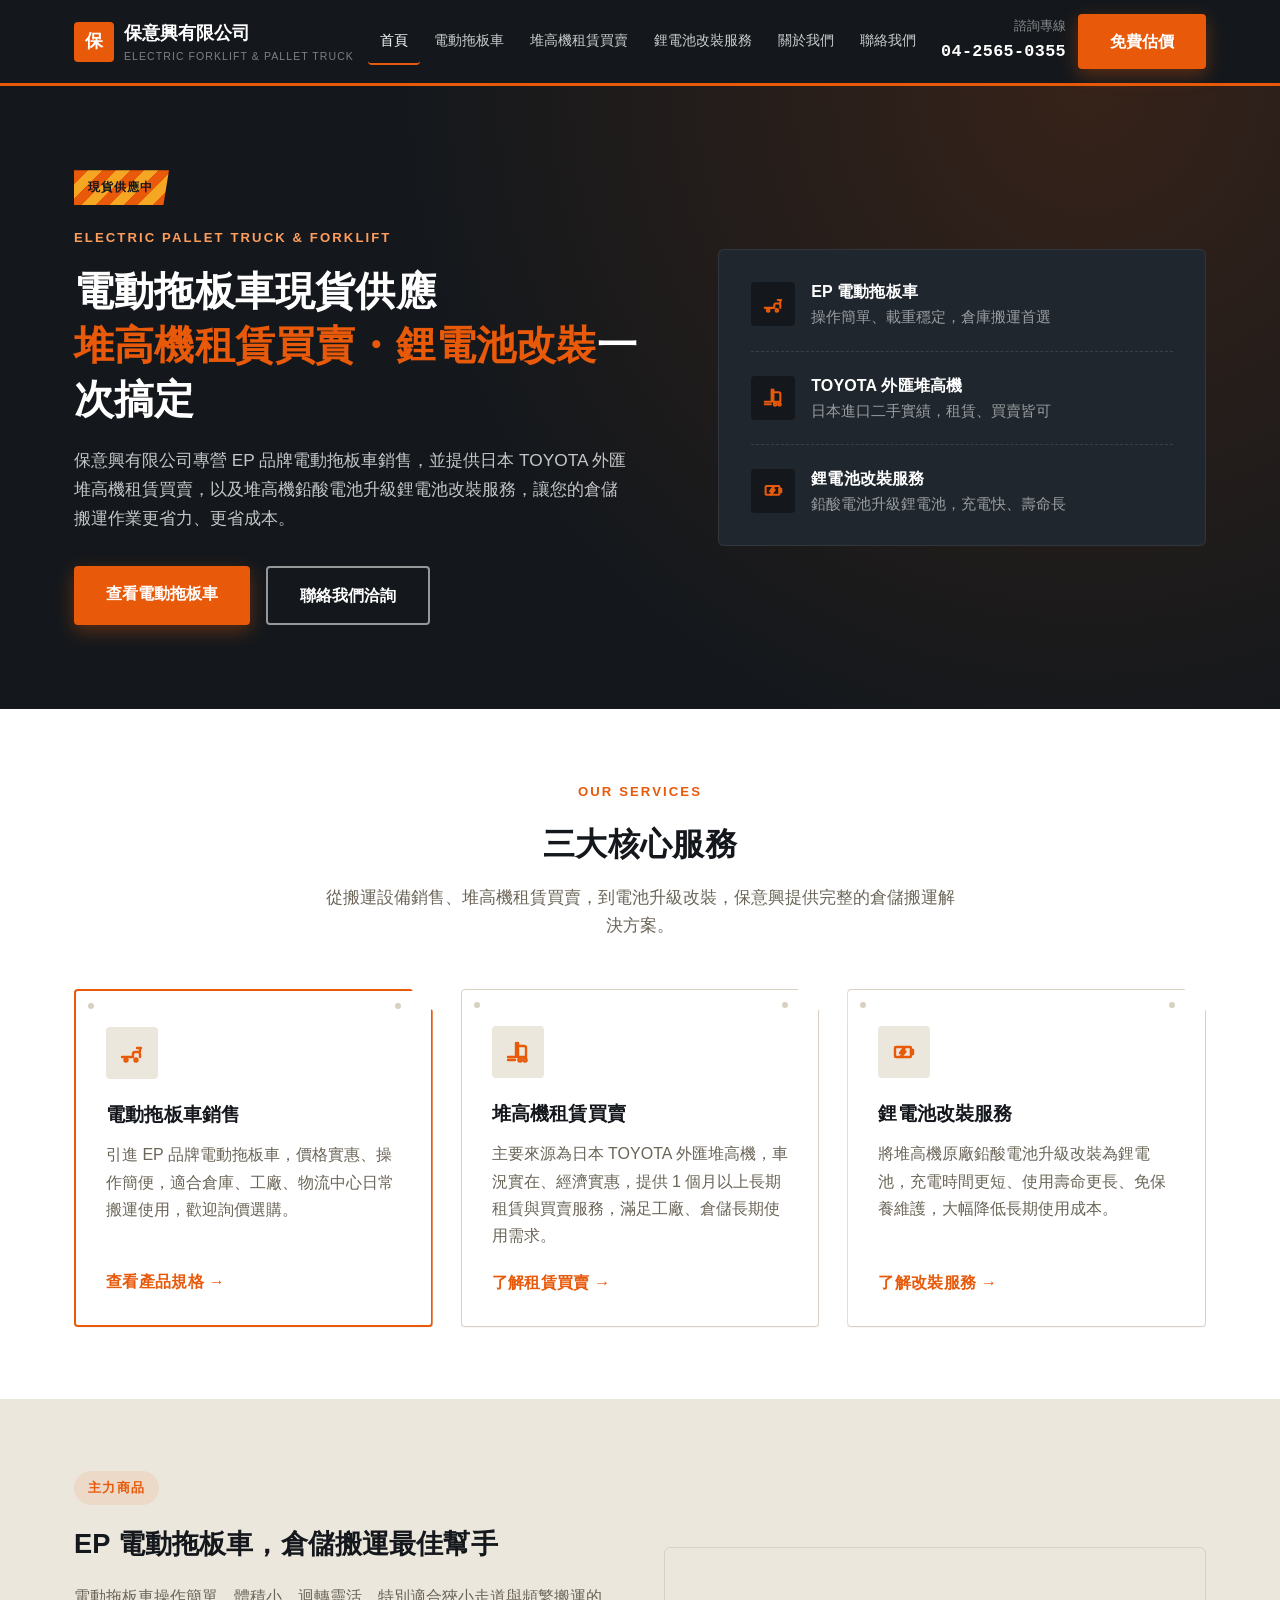
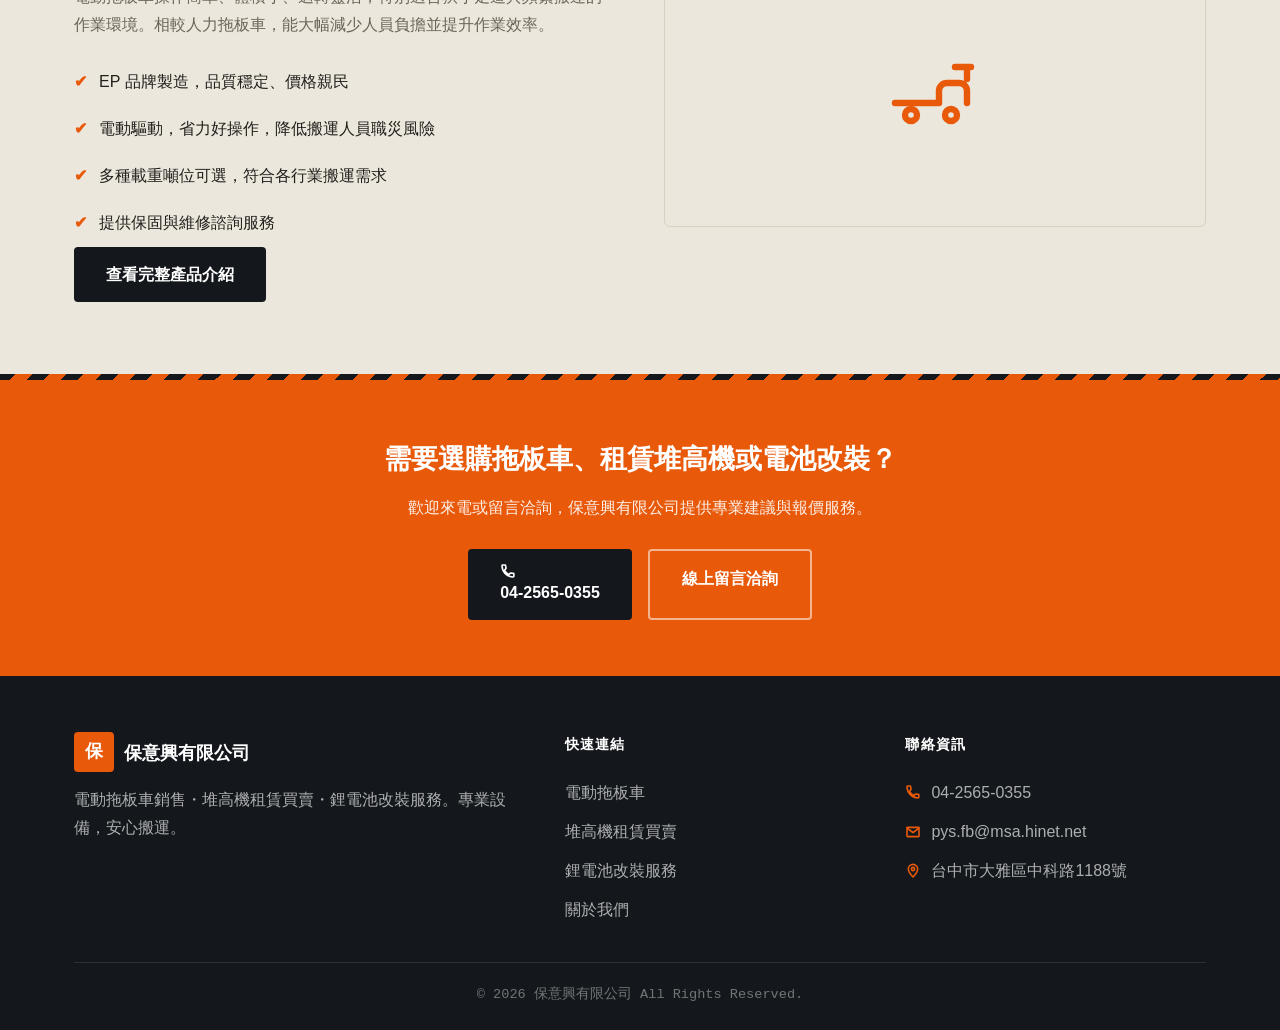
==== index.html @ cdb317fa "Add Content-Security-Policy and Referrer-Policy meta tags Restricts scripts/styles/fonts/images/fram" ====
<!DOCTYPE html>
<html lang="zh-Hant">
<head>
<meta charset="UTF-8" />
<meta name="viewport" content="width=device-width, initial-scale=1.0" />
<meta http-equiv="Content-Security-Policy" content="default-src 'self'; script-src 'self'; style-src 'self' 'unsafe-inline' https://fonts.googleapis.com; font-src 'self' https://fonts.gstatic.com; img-src 'self' data:; frame-src https://www.google.com; connect-src 'self'; object-src 'none'; base-uri 'self'; form-action 'self'; upgrade-insecure-requests;" />
<meta name="referrer" content="strict-origin-when-cross-origin" />
<title>保意興有限公司｜電動拖板車銷售・堆高機租賃買賣・鋰電池改裝</title>
<meta name="description" content="保意興有限公司專營電動拖板車銷售、日本TOYOTA外匯堆高機租賃買賣、堆高機鉛酸電池升級鋰電池改裝服務。台中大雅在地經營，服務全台。" />
<link rel="canonical" href="https://todm2323.github.io/pys-website/" />
<meta property="og:type" content="website" />
<meta property="og:site_name" content="保意興有限公司" />
<meta property="og:locale" content="zh_TW" />
<meta property="og:url" content="https://todm2323.github.io/pys-website/" />
<meta property="og:title" content="保意興有限公司｜電動拖板車銷售・堆高機租賃買賣・鋰電池改裝" />
<meta property="og:description" content="保意興有限公司專營電動拖板車銷售、日本TOYOTA外匯堆高機租賃買賣、堆高機鉛酸電池升級鋰電池改裝服務。台中大雅在地經營，服務全台。" />
<meta property="og:image" content="https://todm2323.github.io/pys-website/images/og-image.png" />
<script type="application/ld+json">
{
  "@context": "https://schema.org",
  "@type": "LocalBusiness",
  "name": "保意興有限公司",
  "image": "https://todm2323.github.io/pys-website/images/og-image.png",
  "telephone": "+886-4-2565-0355",
  "email": "pys.fb@msa.hinet.net",
  "address": {
    "@type": "PostalAddress",
    "streetAddress": "中科路1188號",
    "addressLocality": "大雅區",
    "addressRegion": "台中市",
    "addressCountry": "TW"
  },
  "url": "https://todm2323.github.io/pys-website/",
  "openingHours": "Mo-Sa 08:00-18:00"
}
</script>
<link rel="preconnect" href="https://fonts.googleapis.com">
<link rel="preconnect" href="https://fonts.gstatic.com" crossorigin>
<link href="https://fonts.googleapis.com/css2?family=Oswald:wght@500;600;700&family=JetBrains+Mono:wght@500;700&family=Noto+Sans+TC:wght@400;500;700;800;900&display=swap" rel="stylesheet">
<link rel="icon" type="image/svg+xml" href="favicon.svg" />
<link rel="icon" type="image/png" href="favicon.png" />
<link rel="apple-touch-icon" href="apple-touch-icon.png" />
<link rel="stylesheet" href="css/style.css" />
</head>
<body>

<svg xmlns="http://www.w3.org/2000/svg" style="display:none" aria-hidden="true">
  <symbol id="icon-forklift" viewBox="0 0 24 24"><path d="M2 17h7M2 20h7M10 3v14M12 3v14M12 6h6a2 2 0 0 1 2 2v9h-8"/><circle cx="14" cy="20" r="1.6"/><circle cx="19" cy="20" r="1.6"/></symbol>
  <symbol id="icon-pallet-truck" viewBox="0 0 24 24"><path d="M2 16h11M13 16v-3a2 2 0 0 1 2-2h3a2 2 0 0 1 2 2v3M20 10V7M17 7h4"/><circle cx="6" cy="19" r="1.5"/><circle cx="16" cy="19" r="1.5"/></symbol>
  <symbol id="icon-battery" viewBox="0 0 24 24"><rect x="3" y="7" width="16" height="10" rx="1"/><rect x="19" y="10" width="2" height="4"/><path d="M11 9l-3 4h2.5l-1.5 4 4.5-5.5h-2.5l1.5-2.5z"/></symbol>
  <symbol id="icon-bolt" viewBox="0 0 24 24"><polyline points="13 2 5 14 11 14 9 22 19 10 13 10 15 2"/></symbol>
  <symbol id="icon-turn" viewBox="0 0 24 24"><path d="M20 12a8 8 0 1 1-2.6-5.9"/><polyline points="20 4 20 8 16 8"/></symbol>
  <symbol id="icon-wrench" viewBox="0 0 24 24"><path d="M14.7 6.3a4 4 0 0 0-5.4 5.4L3 18l3 3 6.3-6.3a4 4 0 0 0 5.4-5.4l-2.8 2.8-2-2z"/></symbol>
  <symbol id="icon-box" viewBox="0 0 24 24"><path d="M3 8l9-5 9 5-9 5-9-5z"/><path d="M3 8v9l9 5 9-5V8"/><line x1="12" y1="13" x2="12" y2="22"/></symbol>
  <symbol id="icon-calendar" viewBox="0 0 24 24"><rect x="3" y="5" width="18" height="16" rx="2"/><line x1="3" y1="10" x2="21" y2="10"/><line x1="8" y1="3" x2="8" y2="7"/><line x1="16" y1="3" x2="16" y2="7"/></symbol>
  <symbol id="icon-coin" viewBox="0 0 24 24"><circle cx="12" cy="9" r="6"/><path d="M6 12v3a6 3 0 0 0 12 0v-3"/></symbol>
  <symbol id="icon-building" viewBox="0 0 24 24"><rect x="4" y="3" width="10" height="18"/><rect x="14" y="9" width="6" height="12"/><path d="M7 7h1M11 7h1M7 11h1M11 11h1M7 15h1M11 15h1M17 12h1M17 16h1"/></symbol>
  <symbol id="icon-phone" viewBox="0 0 24 24"><path d="M6.6 10.8a15.4 15.4 0 0 0 6.6 6.6l2.2-2.2a1 1 0 0 1 1-.25 11 11 0 0 0 3.4.55 1 1 0 0 1 1 1V20a1 1 0 0 1-1 1A17 17 0 0 1 3 4a1 1 0 0 1 1-1h3.5a1 1 0 0 1 1 1 11 11 0 0 0 .55 3.4 1 1 0 0 1-.25 1z"/></symbol>
  <symbol id="icon-chat" viewBox="0 0 24 24"><path d="M4 4h16v11H8l-4 4z"/></symbol>
  <symbol id="icon-mail" viewBox="0 0 24 24"><rect x="3" y="5" width="18" height="14" rx="1"/><path d="M3 6l9 7 9-7"/></symbol>
  <symbol id="icon-pin" viewBox="0 0 24 24"><path d="M12 21s7-7.2 7-12a7 7 0 1 0-14 0c0 4.8 7 12 7 12z"/><circle cx="12" cy="9" r="2.4"/></symbol>
  <symbol id="icon-clock" viewBox="0 0 24 24"><circle cx="12" cy="12" r="9"/><path d="M12 7v5l3.5 2"/></symbol>
</svg>

<header class="site-header">
  <div class="header-inner">
    <a href="index.html" class="brand">
      <span class="brand-mark">保</span>
      <span class="brand-text">保意興有限公司<small>ELECTRIC FORKLIFT &amp; PALLET TRUCK</small></span>
    </a>
    <nav class="main-nav">
      <a href="index.html" class="active">首頁</a>
      <a href="products.html">電動拖板車</a>
      <a href="forklift.html">堆高機租賃買賣</a>
      <a href="battery.html">鋰電池改裝服務</a>
      <a href="about.html">關於我們</a>
      <a href="contact.html">聯絡我們</a>
    </nav>
    <div class="header-cta">
      <div class="header-phone">
        <span>諮詢專線</span>
        <strong>04-2565-0355</strong>
      </div>
      <a href="contact.html" class="btn btn-primary">免費估價</a>
      <button class="nav-toggle" aria-label="開啟選單" aria-expanded="false"><span></span><span></span><span></span></button>
    </div>
  </div>
</header>

<section class="hero">
  <div class="container hero-inner">
    <div class="hero-copy">
      <span class="stock-badge">現貨供應中</span>
      <span class="eyebrow on-dark">ELECTRIC PALLET TRUCK &amp; FORKLIFT</span>
      <h1>電動拖板車現貨供應<br /><span>堆高機租賃買賣・鋰電池改裝</span>一次搞定</h1>
      <p>保意興有限公司專營 EP 品牌電動拖板車銷售，並提供日本 TOYOTA 外匯堆高機租賃買賣，以及堆高機鉛酸電池升級鋰電池改裝服務，讓您的倉儲搬運作業更省力、更省成本。</p>
      <div class="hero-actions">
        <a href="products.html" class="btn btn-primary">查看電動拖板車</a>
        <a href="contact.html" class="btn btn-outline">聯絡我們洽詢</a>
      </div>
    </div>
    <div class="hero-visual">
      <ul>
        <li>
          <span class="icon"><svg class="icon-svg"><use href="#icon-pallet-truck"></use></svg></span>
          <div>
            <strong>EP 電動拖板車</strong>
            <p>操作簡單、載重穩定，倉庫搬運首選</p>
          </div>
        </li>
        <li>
          <span class="icon"><svg class="icon-svg"><use href="#icon-forklift"></use></svg></span>
          <div>
            <strong>TOYOTA 外匯堆高機</strong>
            <p>日本進口二手實績，租賃、買賣皆可</p>
          </div>
        </li>
        <li>
          <span class="icon"><svg class="icon-svg"><use href="#icon-battery"></use></svg></span>
          <div>
            <strong>鋰電池改裝服務</strong>
            <p>鉛酸電池升級鋰電池，充電快、壽命長</p>
          </div>
        </li>
      </ul>
    </div>
  </div>
</section>

<section class="section">
  <div class="container">
    <span class="eyebrow" style="text-align:center;">OUR SERVICES</span>
    <h2 class="section-title">三大核心服務</h2>
    <p class="section-sub">從搬運設備銷售、堆高機租賃買賣，到電池升級改裝，保意興提供完整的倉儲搬運解決方案。</p>

    <div class="services-grid">
      <div class="service-card featured plate">
        <div class="service-icon"><svg class="icon-svg"><use href="#icon-pallet-truck"></use></svg></div>
        <h3>電動拖板車銷售</h3>
        <p>引進 EP 品牌電動拖板車，價格實惠、操作簡便，適合倉庫、工廠、物流中心日常搬運使用，歡迎詢價選購。</p>
        <a href="products.html" class="link-more">查看產品規格 →</a>
      </div>
      <div class="service-card plate">
        <div class="service-icon"><svg class="icon-svg"><use href="#icon-forklift"></use></svg></div>
        <h3>堆高機租賃買賣</h3>
        <p>主要來源為日本 TOYOTA 外匯堆高機，車況實在、經濟實惠，提供 1 個月以上長期租賃與買賣服務，滿足工廠、倉儲長期使用需求。</p>
        <a href="forklift.html" class="link-more">了解租賃買賣 →</a>
      </div>
      <div class="service-card plate">
        <div class="service-icon"><svg class="icon-svg"><use href="#icon-battery"></use></svg></div>
        <h3>鋰電池改裝服務</h3>
        <p>將堆高機原廠鉛酸電池升級改裝為鋰電池，充電時間更短、使用壽命更長、免保養維護，大幅降低長期使用成本。</p>
        <a href="battery.html" class="link-more">了解改裝服務 →</a>
      </div>
    </div>
  </div>
</section>

<section class="section section-alt">
  <div class="container split">
    <div class="split-copy">
      <span class="tag">主力商品</span>
      <h2>EP 電動拖板車，倉儲搬運最佳幫手</h2>
      <p>電動拖板車操作簡單、體積小、迴轉靈活，特別適合狹小走道與頻繁搬運的作業環境。相較人力拖板車，能大幅減少人員負擔並提升作業效率。</p>
      <ul class="feature-list">
        <li><span class="check">✔</span> EP 品牌製造，品質穩定、價格親民</li>
        <li><span class="check">✔</span> 電動驅動，省力好操作，降低搬運人員職災風險</li>
        <li><span class="check">✔</span> 多種載重噸位可選，符合各行業搬運需求</li>
        <li><span class="check">✔</span> 提供保固與維修諮詢服務</li>
      </ul>
      <a href="products.html" class="btn btn-dark">查看完整產品介紹</a>
    </div>
    <div class="split-media">
      <svg class="icon-svg"><use href="#icon-pallet-truck"></use></svg>
    </div>
  </div>
</section>

<section class="cta-band">
  <div class="container">
    <h2>需要選購拖板車、租賃堆高機或電池改裝？</h2>
    <p>歡迎來電或留言洽詢，保意興有限公司提供專業建議與報價服務。</p>
    <div class="cta-actions">
      <a href="tel:0425650355" class="btn btn-dark"><svg class="icon-svg" style="vertical-align:-2px;margin-right:6px;"><use href="#icon-phone"></use></svg>04-2565-0355</a>
      <a href="contact.html" class="btn btn-outline">線上留言洽詢</a>
    </div>
  </div>
</section>

<footer class="site-footer">
  <div class="container">
    <div class="footer-grid">
      <div class="footer-brand">
        <a href="index.html" class="brand">
          <span class="brand-mark">保</span>
          <span class="brand-text">保意興有限公司</span>
        </a>
        <p>電動拖板車銷售・堆高機租賃買賣・鋰電池改裝服務。專業設備，安心搬運。</p>
      </div>
      <div>
        <h4>快速連結</h4>
        <ul>
          <li><a href="products.html">電動拖板車</a></li>
          <li><a href="forklift.html">堆高機租賃買賣</a></li>
          <li><a href="battery.html">鋰電池改裝服務</a></li>
          <li><a href="about.html">關於我們</a></li>
        </ul>
      </div>
      <div>
        <h4>聯絡資訊</h4>
        <ul class="footer-contact">
          <li><svg class="icon-svg"><use href="#icon-phone"></use></svg> 04-2565-0355</li>
          <li><svg class="icon-svg"><use href="#icon-mail"></use></svg> pys.fb@msa.hinet.net</li>
          <li><svg class="icon-svg"><use href="#icon-pin"></use></svg> 台中市大雅區中科路1188號</li>
        </ul>
      </div>
    </div>
    <div class="footer-bottom">
      &copy; <span id="year"></span> 保意興有限公司 All Rights Reserved.
    </div>
  </div>
</footer>

<script src="js/main.js"></script>
</body>
</html>
---- css/style.css ----
/* ===== 保意興有限公司 網站樣式 =====
   Design system: equipment nameplate — grounded in the actual rating
   plates riveted to forklifts and pallet trucks. */

:root {
  --asphalt: #14181c;
  --steel: #1f262d;
  --steel-2: #2a333c;
  --orange: #e8590a;
  --orange-dark: #c04a08;
  --green: #3fa66b;
  --green-dark: #2d7d51;
  --paper: #ece7dd;
  --paper-line: #d8d0c0;
  --ink: #22201c;
  --muted: #6b6558;
  --white: #ffffff;
  --radius: 4px;
  --shadow: 0 10px 24px rgba(20, 24, 28, 0.1);
  --max-width: 1180px;

  --font-display: "Oswald", "Noto Sans TC", sans-serif;
  --font-body: "Noto Sans TC", "Microsoft JhengHei", "PingFang TC", sans-serif;
  --font-mono: "JetBrains Mono", "Noto Sans TC", monospace;
}

* {
  box-sizing: border-box;
  margin: 0;
  padding: 0;
}

html {
  scroll-behavior: smooth;
}

@media (prefers-reduced-motion: reduce) {
  html {
    scroll-behavior: auto;
  }
  * {
    animation-duration: 0.01ms !important;
    animation-iteration-count: 1 !important;
    transition-duration: 0.01ms !important;
  }
}

body {
  font-family: var(--font-body);
  color: var(--ink);
  background: var(--white);
  line-height: 1.7;
  -webkit-font-smoothing: antialiased;
}

img {
  max-width: 100%;
  display: block;
}

a {
  text-decoration: none;
  color: inherit;
}

ul {
  list-style: none;
}

:focus-visible {
  outline: 3px solid var(--orange);
  outline-offset: 2px;
}

.container {
  max-width: var(--max-width);
  margin: 0 auto;
  padding: 0 24px;
}

.section {
  padding: 72px 0;
}

.section-alt {
  background: var(--paper);
}

.section-title {
  font-family: var(--font-display);
  font-size: 2rem;
  font-weight: 700;
  color: var(--asphalt);
  margin-bottom: 12px;
  text-align: center;
  letter-spacing: 0.01em;
}

.section-sub {
  text-align: center;
  color: var(--muted);
  max-width: 640px;
  margin: 0 auto 48px;
  font-size: 1.05rem;
}

.eyebrow {
  display: block;
  font-family: var(--font-display);
  text-transform: uppercase;
  letter-spacing: 0.16em;
  font-weight: 600;
  font-size: 0.82rem;
  color: var(--orange);
  margin-bottom: 14px;
}

.eyebrow.on-dark {
  color: #ff9d5c;
}

.tag {
  display: inline-block;
  background: rgba(232, 89, 10, 0.1);
  color: var(--orange);
  font-family: var(--font-display);
  font-weight: 600;
  font-size: 0.8rem;
  letter-spacing: 0.1em;
  text-transform: uppercase;
  padding: 6px 14px;
  border-radius: 999px;
  margin-bottom: 16px;
}

/* ===== Buttons ===== */
.btn {
  display: inline-block;
  padding: 14px 32px;
  border-radius: var(--radius);
  font-weight: 700;
  font-size: 1rem;
  transition: transform 0.15s ease, box-shadow 0.15s ease, background 0.15s ease;
  border: none;
  cursor: pointer;
}

.btn-primary {
  background: var(--orange);
  color: var(--white);
  box-shadow: 0 6px 18px rgba(232, 89, 10, 0.35);
}

.btn-primary:hover {
  background: var(--orange-dark);
  transform: translateY(-2px);
}

.btn-outline {
  background: transparent;
  color: var(--white);
  border: 2px solid rgba(255, 255, 255, 0.55);
}

.btn-outline:hover {
  background: rgba(255, 255, 255, 0.12);
  transform: translateY(-2px);
}

.btn-dark {
  background: var(--asphalt);
  color: var(--white);
}

.btn-dark:hover {
  background: var(--steel-2);
  transform: translateY(-2px);
}

.btn-block {
  width: 100%;
  text-align: center;
}

/* ===== Icons ===== */
.icon-svg {
  width: 1em;
  height: 1em;
  stroke: currentColor;
  fill: none;
  stroke-width: 2.4;
  stroke-linecap: round;
  stroke-linejoin: round;
  display: block;
}

/* ===== Header ===== */
.site-header {
  position: sticky;
  top: 0;
  z-index: 100;
  background: var(--asphalt);
  border-bottom: 3px solid var(--orange);
}

.header-inner {
  display: flex;
  align-items: center;
  justify-content: space-between;
  padding: 14px 24px;
  max-width: var(--max-width);
  margin: 0 auto;
  position: relative;
}

.brand {
  display: flex;
  align-items: center;
  gap: 10px;
  font-weight: 700;
  font-size: 1.15rem;
  color: var(--white);
}

.brand-mark {
  width: 40px;
  height: 40px;
  border-radius: 4px;
  background: var(--orange);
  color: var(--white);
  display: flex;
  align-items: center;
  justify-content: center;
  font-size: 1.1rem;
  font-weight: 900;
  flex-shrink: 0;
  font-family: var(--font-display);
}

.brand-text small {
  display: block;
  font-family: var(--font-display);
  font-size: 0.66rem;
  font-weight: 500;
  color: rgba(255, 255, 255, 0.45);
  letter-spacing: 0.1em;
}

.main-nav {
  display: flex;
  align-items: center;
  gap: 2px;
}

.main-nav a {
  padding: 10px 12px;
  border-radius: var(--radius);
  font-weight: 500;
  color: rgba(255, 255, 255, 0.78);
  font-size: 0.9rem;
  white-space: nowrap;
  transition: background 0.15s ease, color 0.15s ease;
  border-bottom: 2px solid transparent;
}

.main-nav a:hover,
.main-nav a.active {
  color: var(--white);
  border-bottom: 2px solid var(--orange);
}

.header-cta {
  display: flex;
  align-items: center;
  gap: 12px;
}

.header-phone {
  display: flex;
  flex-direction: column;
  align-items: flex-end;
  font-size: 0.82rem;
  color: rgba(255, 255, 255, 0.5);
  font-family: var(--font-mono);
  white-space: nowrap;
}

.header-phone strong {
  color: var(--white);
  font-size: 1.05rem;
  letter-spacing: 0.02em;
}

.nav-toggle {
  display: none;
  flex-direction: column;
  gap: 5px;
  background: none;
  border: none;
  cursor: pointer;
  padding: 8px;
}

.nav-toggle span {
  width: 26px;
  height: 3px;
  background: var(--white);
  border-radius: 2px;
}

/* ===== Hero ===== */
.hero {
  background: var(--asphalt);
  background-image: radial-gradient(circle at 85% 0%, rgba(232, 89, 10, 0.16), transparent 55%);
  color: var(--white);
  padding: 84px 0;
  position: relative;
  overflow: hidden;
}

.hero-inner {
  display: grid;
  grid-template-columns: 1.1fr 0.9fr;
  gap: 48px;
  align-items: center;
  position: relative;
  z-index: 1;
}

.stock-badge {
  display: inline-flex;
  align-items: center;
  gap: 8px;
  font-family: var(--font-display);
  font-size: 0.78rem;
  font-weight: 600;
  letter-spacing: 0.08em;
  color: var(--asphalt);
  padding: 7px 16px 7px 14px;
  margin-bottom: 22px;
  background: repeating-linear-gradient(
    135deg,
    var(--orange),
    var(--orange) 10px,
    #f5a623 10px,
    #f5a623 20px
  );
  clip-path: polygon(0 0, 100% 0, 94% 100%, 0% 100%);
}

.hero h1 {
  font-family: var(--font-display);
  font-size: 2.5rem;
  line-height: 1.35;
  margin-bottom: 20px;
  font-weight: 700;
  letter-spacing: 0.005em;
}

.hero h1 span {
  color: var(--orange);
}

.hero p {
  font-size: 1.08rem;
  color: rgba(255, 255, 255, 0.75);
  margin-bottom: 32px;
  max-width: 560px;
}

.hero-actions {
  display: flex;
  gap: 16px;
  flex-wrap: wrap;
}

.hero-visual {
  background: var(--steel);
  border: 1px solid rgba(255, 255, 255, 0.08);
  border-radius: 6px;
  padding: 8px 32px;
}

.hero-visual ul li {
  display: flex;
  gap: 16px;
  align-items: center;
  padding: 20px 0;
  border-bottom: 1px dashed rgba(255, 255, 255, 0.12);
}

.hero-visual ul li:last-child {
  border-bottom: none;
}

.hero-visual .icon {
  width: 44px;
  height: 44px;
  border-radius: 4px;
  background: var(--asphalt);
  color: var(--orange);
  flex-shrink: 0;
  display: flex;
  align-items: center;
  justify-content: center;
  font-size: 1.3rem;
}

.hero-visual strong {
  font-family: var(--font-display);
  font-weight: 600;
  letter-spacing: 0.01em;
}

.hero-visual p {
  margin: 0;
  font-size: 0.92rem;
  color: rgba(255, 255, 255, 0.55);
}

.page-hero {
  background: var(--asphalt);
  background-image: radial-gradient(circle at 90% 10%, rgba(232, 89, 10, 0.14), transparent 55%);
  color: var(--white);
  padding: 60px 0;
  text-align: center;
}

.page-hero h1 {
  font-family: var(--font-display);
  font-size: 2.1rem;
  font-weight: 700;
  margin-bottom: 12px;
}

.page-hero p {
  color: rgba(255, 255, 255, 0.7);
  max-width: 620px;
  margin: 0 auto;
}

.breadcrumb {
  font-family: var(--font-mono);
  color: rgba(255, 255, 255, 0.4);
  font-size: 0.85rem;
  margin-bottom: 16px;
}

/* ===== Nameplate — signature component =====
   Modeled on the rated-capacity plate riveted to real forklifts:
   rivet dots, a chamfered cut corner, an embossed inset border. */
.plate {
  position: relative;
  background: var(--white);
  border: 1px solid var(--paper-line);
  border-radius: var(--radius);
  clip-path: polygon(0 0, calc(100% - 22px) 0, 100% 22px, 100% 100%, 0 100%);
  box-shadow: var(--shadow), inset 0 0 0 1px rgba(255, 255, 255, 0.6);
  transition: transform 0.15s ease, box-shadow 0.15s ease;
}

.plate::before,
.plate::after {
  content: "";
  position: absolute;
  width: 6px;
  height: 6px;
  border-radius: 50%;
  background: var(--paper-line);
  top: 12px;
}

.plate::before {
  left: 12px;
}

.plate::after {
  right: 30px;
}

.plate:hover {
  transform: translateY(-6px);
  box-shadow: 0 18px 34px rgba(20, 24, 28, 0.16), inset 0 0 0 1px rgba(255, 255, 255, 0.6);
}

/* ===== Service cards (home) ===== */
.services-grid {
  display: grid;
  grid-template-columns: repeat(3, 1fr);
  gap: 28px;
}

.service-card {
  padding: 36px 30px 30px;
  display: flex;
  flex-direction: column;
}

.service-card.featured {
  border: 2px solid var(--orange);
}

.service-icon {
  width: 52px;
  height: 52px;
  border-radius: 4px;
  background: var(--paper);
  color: var(--orange);
  display: flex;
  align-items: center;
  justify-content: center;
  font-size: 1.5rem;
  margin-bottom: 20px;
}

.service-card h3 {
  font-family: var(--font-display);
  font-size: 1.2rem;
  font-weight: 600;
  margin-bottom: 10px;
  color: var(--asphalt);
  letter-spacing: 0.01em;
}

.service-card p {
  color: var(--muted);
  margin-bottom: 20px;
  flex-grow: 1;
}

.service-card .link-more {
  color: var(--orange);
  font-weight: 700;
  font-family: var(--font-display);
  letter-spacing: 0.02em;
}

/* ===== Feature list / product blocks ===== */
.split {
  display: grid;
  grid-template-columns: 1fr 1fr;
  gap: 48px;
  align-items: center;
}

.split.reverse .split-media {
  order: 2;
}

.split-media {
  background: var(--paper);
  border-radius: 6px;
  padding: 48px;
  display: flex;
  align-items: center;
  justify-content: center;
  min-height: 280px;
  border: 1px solid var(--paper-line);
  color: var(--orange);
}

.split-media .icon-svg {
  width: 96px;
  height: 96px;
  stroke-width: 1.6;
}

.split-media img {
  max-width: 100%;
  max-height: 260px;
  object-fit: contain;
}

.split h2 {
  font-family: var(--font-display);
  font-size: 1.7rem;
  font-weight: 600;
  color: var(--asphalt);
  margin-bottom: 16px;
  letter-spacing: 0.005em;
}

.split p {
  color: var(--muted);
  margin-bottom: 20px;
}

.feature-list li {
  display: flex;
  gap: 12px;
  padding: 10px 0;
  align-items: flex-start;
}

.feature-list .check {
  color: var(--orange);
  font-weight: 900;
  flex-shrink: 0;
}

/* ===== Spec table ===== */
.spec-table {
  width: 100%;
  border-collapse: collapse;
  background: var(--white);
  border-radius: 6px;
  overflow: hidden;
  box-shadow: var(--shadow);
}

.spec-table th,
.spec-table td {
  padding: 16px 20px;
  text-align: left;
  border-bottom: 1px solid var(--paper-line);
}

.spec-table th {
  background: var(--asphalt);
  color: var(--white);
  font-weight: 700;
  width: 220px;
}

.spec-table tr:last-child td,
.spec-table tr:last-child th {
  border-bottom: none;
}

/* ===== Product cards ===== */
.product-grid {
  display: grid;
  grid-template-columns: repeat(3, 1fr);
  gap: 32px;
}

.product-card {
  overflow: hidden;
  display: flex;
  flex-direction: column;
}

.product-media {
  background: var(--paper);
  height: 190px;
  flex-shrink: 0;
  display: flex;
  align-items: center;
  justify-content: center;
  color: var(--orange);
  border-bottom: 1px solid var(--paper-line);
  overflow: hidden;
}

.product-media .icon-svg {
  width: 84px;
  height: 84px;
  stroke-width: 1.6;
}

.product-media img {
  width: 100%;
  height: 100%;
  object-fit: contain;
  padding: 16px;
}

.product-body {
  padding: 24px 28px 28px;
  display: flex;
  flex-direction: column;
  flex: 1;
}

.product-body h3 {
  font-family: var(--font-display);
  color: var(--asphalt);
  font-size: 1.25rem;
  font-weight: 600;
  margin-bottom: 8px;
}

.product-body .price {
  color: var(--orange);
  font-family: var(--font-mono);
  font-weight: 700;
  font-size: 1rem;
  margin-bottom: 14px;
}

.product-body ul {
  margin-bottom: 20px;
  flex: 1;
}

.product-body ul li {
  color: var(--muted);
  padding: 4px 0;
  padding-left: 20px;
  position: relative;
}

.product-body ul li::before {
  content: "—";
  color: var(--orange);
  position: absolute;
  left: 0;
  font-weight: 700;
}

/* ===== Steps ===== */
.steps {
  display: grid;
  grid-template-columns: repeat(4, 1fr);
  gap: 24px;
}

.step {
  text-align: center;
  padding: 24px;
}

.step-num {
  width: 46px;
  height: 46px;
  border-radius: 50%;
  background: var(--asphalt);
  color: var(--orange);
  display: flex;
  align-items: center;
  justify-content: center;
  font-weight: 700;
  margin: 0 auto 16px;
  font-size: 1.05rem;
  font-family: var(--font-mono);
  border: 2px solid var(--orange);
}

.step h4 {
  font-family: var(--font-display);
  font-weight: 600;
  color: var(--asphalt);
  margin-bottom: 8px;
  letter-spacing: 0.01em;
}

.step p {
  color: var(--muted);
  font-size: 0.95rem;
}

/* ===== Comparison table (battery) ===== */
.compare-table {
  width: 100%;
  border-collapse: collapse;
  background: var(--white);
  border-radius: 6px;
  overflow: hidden;
  box-shadow: var(--shadow);
  font-family: var(--font-mono);
  font-size: 0.95rem;
}

.compare-table th,
.compare-table td {
  padding: 16px 20px;
  border-bottom: 1px solid var(--paper-line);
  text-align: center;
}

.compare-table th {
  background: var(--asphalt);
  color: var(--white);
  font-family: var(--font-display);
  letter-spacing: 0.03em;
  font-weight: 500;
}

.compare-table td:first-child,
.compare-table th:first-child {
  text-align: left;
  font-family: var(--font-body);
}

.compare-table tbody tr:nth-child(odd) {
  background: var(--paper);
}

.compare-table .good {
  color: var(--green-dark);
  font-weight: 700;
}

.compare-table .bad {
  color: #9c3f2c;
}

/* ===== CTA band ===== */
.cta-band {
  background: var(--orange);
  color: var(--white);
  padding: 56px 0;
  text-align: center;
  border-top: 6px solid transparent;
  border-image: repeating-linear-gradient(
      -45deg,
      var(--asphalt),
      var(--asphalt) 12px,
      var(--orange) 12px,
      var(--orange) 24px
    )
    6;
}

.cta-band h2 {
  font-family: var(--font-display);
  font-size: 1.7rem;
  font-weight: 600;
  margin-bottom: 12px;
}

.cta-band p {
  margin-bottom: 28px;
  color: rgba(255, 255, 255, 0.9);
}

.cta-actions {
  display: flex;
  gap: 16px;
  justify-content: center;
  flex-wrap: wrap;
}

/* ===== About page ===== */
.stats-grid {
  display: grid;
  grid-template-columns: repeat(4, 1fr);
  gap: 24px;
  text-align: center;
}

.stat-num {
  font-family: var(--font-mono);
  font-size: 2.1rem;
  font-weight: 700;
  color: var(--orange);
}

.stat-label {
  color: var(--muted);
  font-size: 0.95rem;
  margin-top: 6px;
}

.value-grid {
  display: grid;
  grid-template-columns: repeat(3, 1fr);
  gap: 28px;
}

.value-card {
  padding: 30px;
  text-align: center;
}

.value-card h3 {
  font-family: var(--font-display);
  font-weight: 600;
  color: var(--asphalt);
  margin-bottom: 8px;
}

.value-card p {
  color: var(--muted);
}

.value-card .service-icon {
  margin: 0 auto 16px;
}

/* ===== Contact page ===== */
.contact-grid {
  display: grid;
  grid-template-columns: 0.9fr 1.1fr;
  gap: 48px;
}

.contact-info-card {
  background: var(--asphalt);
  color: var(--white);
  border-radius: 6px;
  padding: 40px;
  position: relative;
}

.contact-info-card h3 {
  font-family: var(--font-display);
  margin-bottom: 24px;
  font-size: 1.25rem;
  font-weight: 600;
  letter-spacing: 0.01em;
}

.contact-info-card ul li {
  display: flex;
  gap: 14px;
  padding: 16px 0;
  border-bottom: 1px solid rgba(255, 255, 255, 0.1);
  align-items: flex-start;
}

.contact-info-card ul li:last-child {
  border-bottom: none;
}

.contact-info-card .icon {
  width: 38px;
  height: 38px;
  border-radius: 4px;
  background: var(--orange);
  display: flex;
  align-items: center;
  justify-content: center;
  flex-shrink: 0;
  font-size: 1.05rem;
}

.contact-info-card .label {
  font-family: var(--font-display);
  text-transform: uppercase;
  letter-spacing: 0.08em;
  font-size: 0.72rem;
  color: rgba(255, 255, 255, 0.5);
  margin-bottom: 3px;
}

.contact-form {
  background: var(--white);
  border: 1px solid var(--paper-line);
  border-radius: 6px;
  padding: 40px;
  box-shadow: var(--shadow);
}

.form-row {
  display: grid;
  grid-template-columns: 1fr 1fr;
  gap: 16px;
}

.form-group {
  margin-bottom: 20px;
}

.form-group label {
  display: block;
  font-weight: 700;
  margin-bottom: 8px;
  color: var(--asphalt);
  font-size: 0.95rem;
}

.form-group input,
.form-group select,
.form-group textarea {
  width: 100%;
  padding: 12px 14px;
  border: 1px solid var(--paper-line);
  border-radius: var(--radius);
  font-family: inherit;
  font-size: 1rem;
  color: var(--ink);
  background: var(--white);
}

.form-group textarea {
  resize: vertical;
  min-height: 120px;
}

.form-group input:focus,
.form-group select:focus,
.form-group textarea:focus {
  outline: none;
  border-color: var(--orange);
  box-shadow: 0 0 0 3px rgba(232, 89, 10, 0.15);
}

.form-note {
  font-size: 0.85rem;
  color: var(--muted);
  margin-top: 12px;
}

.map-wrap {
  border-radius: 6px;
  overflow: hidden;
  border: 1px solid var(--paper-line);
  margin-top: 32px;
  filter: grayscale(0.15) contrast(1.05);
}

.map-wrap iframe {
  width: 100%;
  height: 360px;
  border: 0;
  display: block;
}

/* ===== Footer ===== */
.site-footer {
  background: var(--asphalt);
  color: rgba(255, 255, 255, 0.65);
  padding: 56px 0 24px;
}

.footer-grid {
  display: grid;
  grid-template-columns: 1.5fr 1fr 1fr;
  gap: 40px;
  padding-bottom: 32px;
}

.footer-grid h4 {
  font-family: var(--font-display);
  text-transform: uppercase;
  letter-spacing: 0.08em;
  color: var(--white);
  margin-bottom: 16px;
  font-size: 0.9rem;
}

.footer-grid ul li {
  padding: 6px 0;
}

.footer-grid ul li a:hover {
  color: var(--orange);
}

.footer-contact li {
  display: flex;
  align-items: center;
  gap: 10px;
}

.footer-contact .icon-svg {
  width: 16px;
  height: 16px;
  color: var(--orange);
  flex-shrink: 0;
}

.footer-brand .brand {
  color: var(--white);
  margin-bottom: 14px;
}

.footer-bottom {
  border-top: 1px solid rgba(255, 255, 255, 0.1);
  padding-top: 20px;
  text-align: center;
  font-size: 0.85rem;
  font-family: var(--font-mono);
  color: rgba(255, 255, 255, 0.4);
}

/* ===== Responsive ===== */
@media (max-width: 960px) {
  .hero-inner,
  .split,
  .split.reverse .split-media,
  .contact-grid {
    grid-template-columns: 1fr;
  }

  .split.reverse .split-media {
    order: 0;
  }

  .services-grid,
  .product-grid,
  .value-grid {
    grid-template-columns: repeat(2, 1fr);
  }

  .steps,
  .stats-grid {
    grid-template-columns: repeat(2, 1fr);
    gap: 32px;
  }
}

@media (max-width: 1140px) {
  .main-nav,
  .header-phone {
    display: none;
  }

  .nav-toggle {
    display: flex;
  }

  .main-nav.open {
    display: flex;
    flex-direction: column;
    position: absolute;
    top: 100%;
    left: 0;
    right: 0;
    background: var(--steel);
    border-bottom: 3px solid var(--orange);
    padding: 12px 24px;
    gap: 4px;
    z-index: 50;
  }
}

@media (max-width: 720px) {
  .hero h1 {
    font-size: 2rem;
  }

  .services-grid,
  .product-grid,
  .value-grid,
  .steps,
  .stats-grid,
  .footer-grid {
    grid-template-columns: 1fr;
  }

  .form-row {
    grid-template-columns: 1fr;
  }

  .section {
    padding: 48px 0;
  }
}
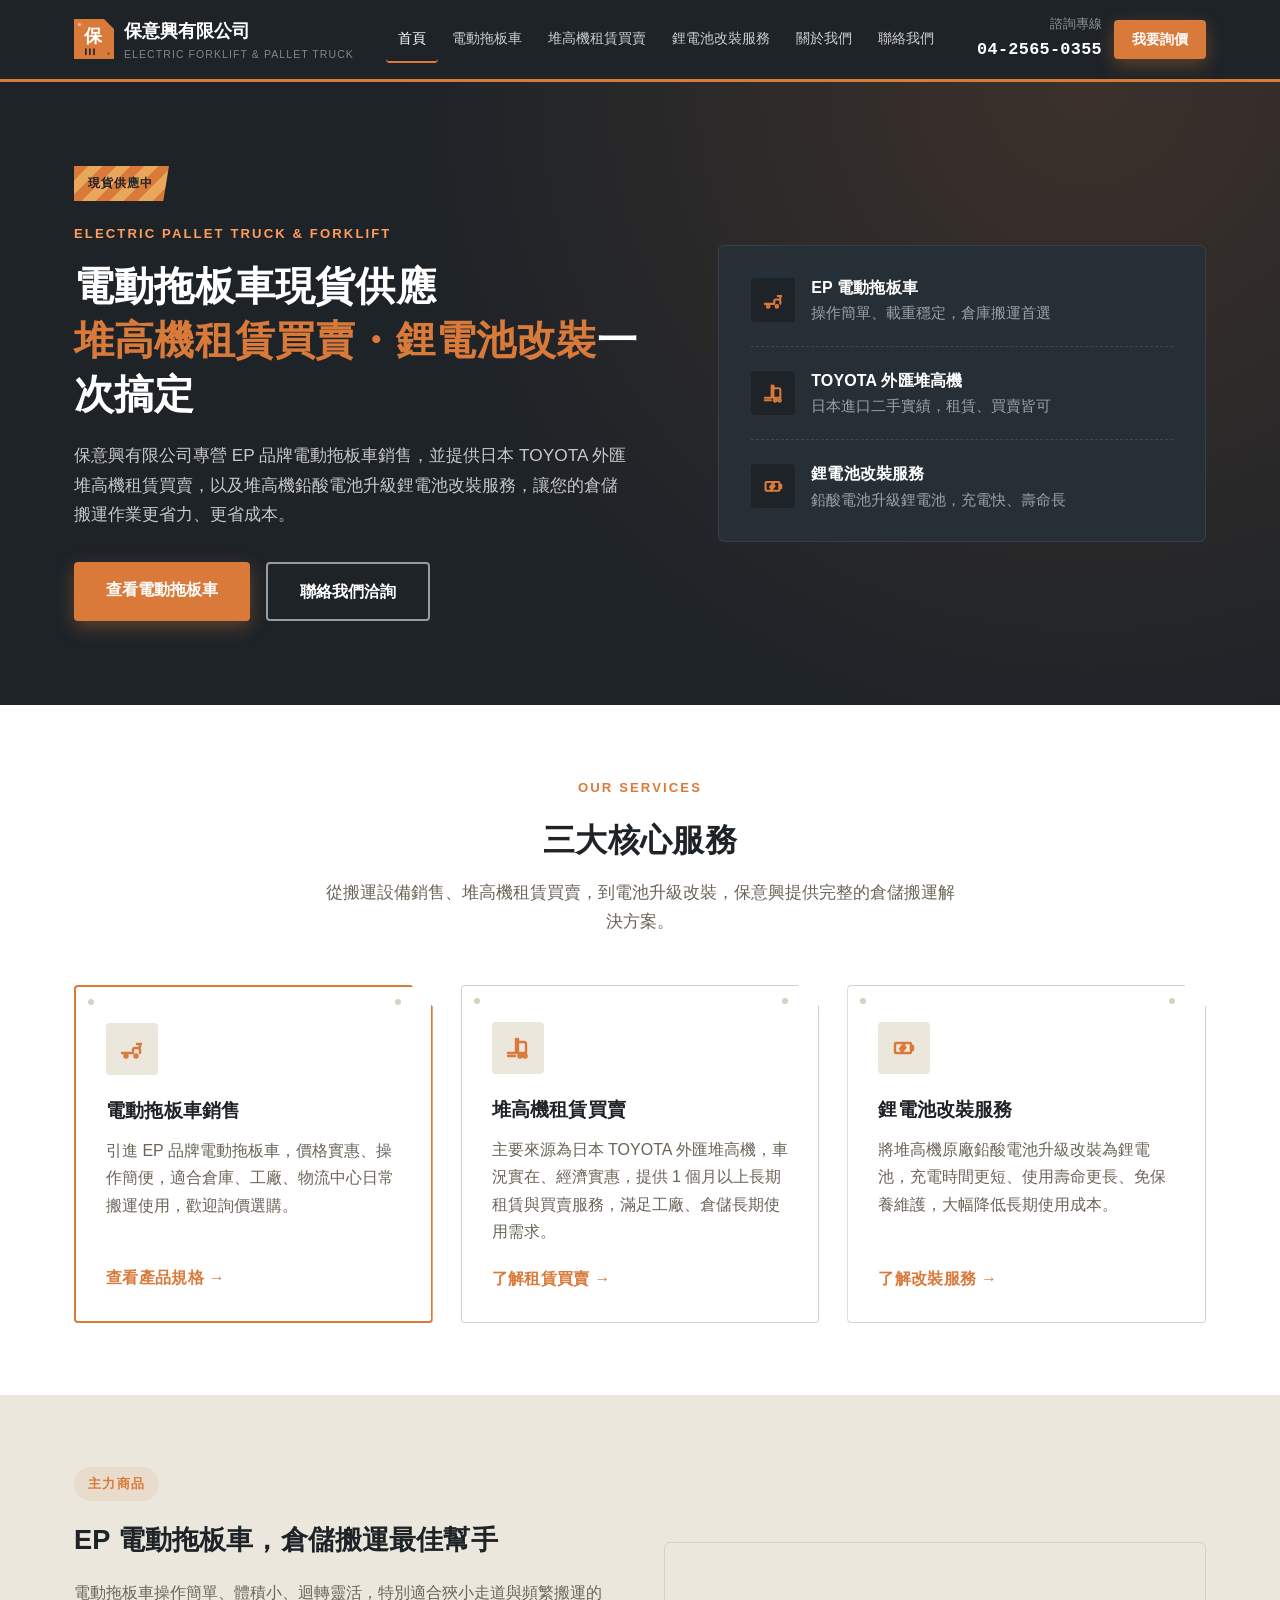
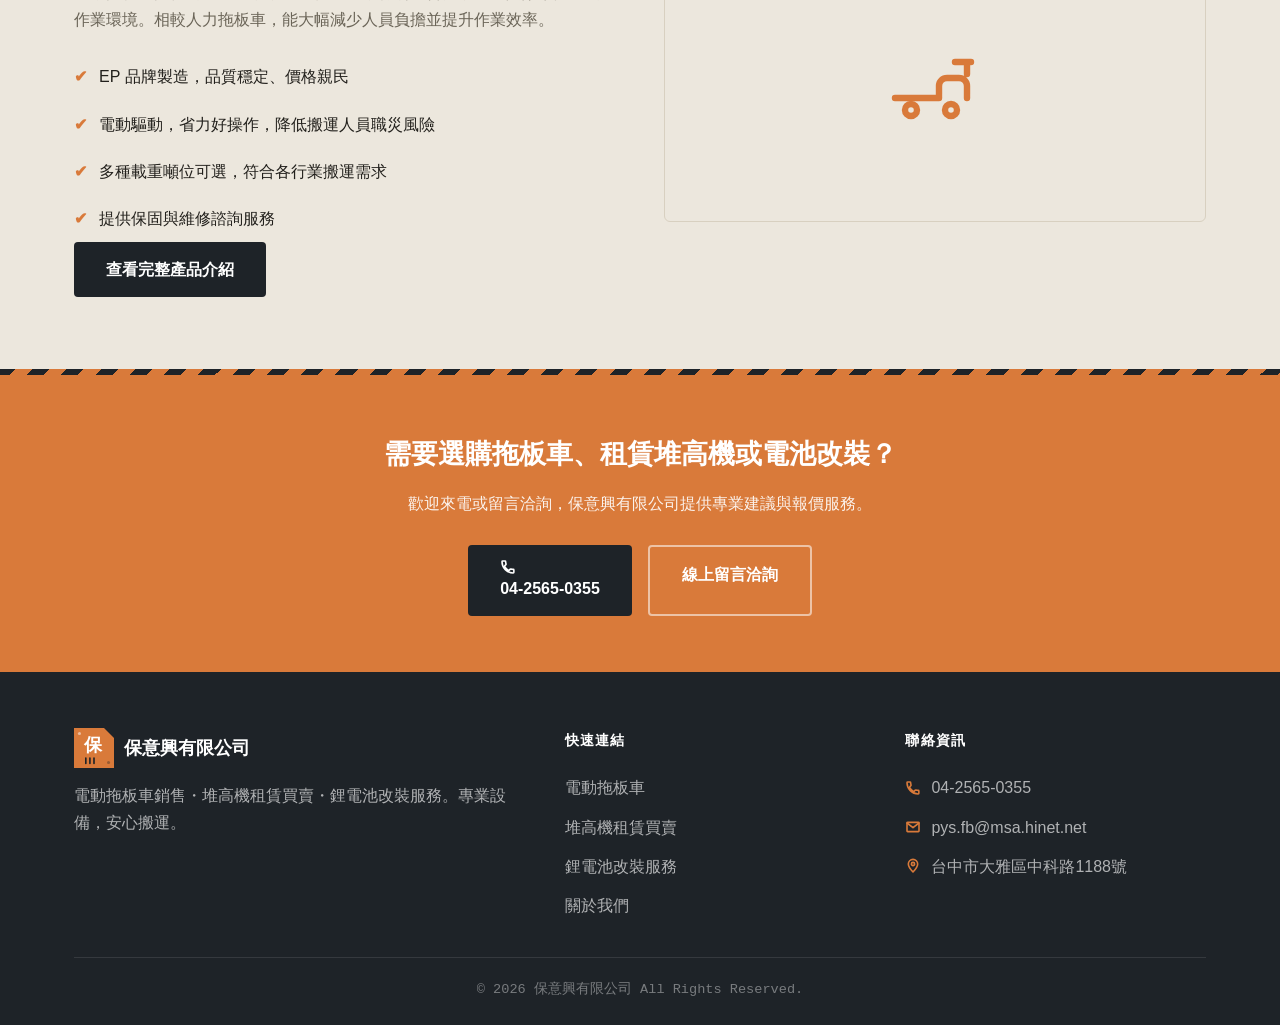
==== commit b002a21c: "Add a proper logo mark; rename and shrink header CTA button Design a combination logo (chamfered nam" ====
--- a/index.html
+++ b/index.html
@@ -65,7 +65,7 @@
 <header class="site-header">
   <div class="header-inner">
     <a href="index.html" class="brand">
-      <span class="brand-mark">保</span>
+      <img src="logo.svg" alt="保意興有限公司" class="brand-mark" />
       <span class="brand-text">保意興有限公司<small>ELECTRIC FORKLIFT &amp; PALLET TRUCK</small></span>
     </a>
     <nav class="main-nav">
@@ -81,7 +81,7 @@
         <span>諮詢專線</span>
         <strong>04-2565-0355</strong>
       </div>
-      <a href="contact.html" class="btn btn-primary">免費估價</a>
+      <a href="contact.html" class="btn btn-primary btn-sm">我要詢價</a>
       <button class="nav-toggle" aria-label="開啟選單" aria-expanded="false"><span></span><span></span><span></span></button>
     </div>
   </div>
@@ -192,7 +192,7 @@
     <div class="footer-grid">
       <div class="footer-brand">
         <a href="index.html" class="brand">
-          <span class="brand-mark">保</span>
+          <img src="logo.svg" alt="保意興有限公司" class="brand-mark" />
           <span class="brand-text">保意興有限公司</span>
         </a>
         <p>電動拖板車銷售・堆高機租賃買賣・鋰電池改裝服務。專業設備，安心搬運。</p>
--- a/css/style.css
+++ b/css/style.css
@@ -3,11 +3,11 @@
    plates riveted to forklifts and pallet trucks. */
 
 :root {
-  --asphalt: #14181c;
-  --steel: #1f262d;
-  --steel-2: #2a333c;
-  --orange: #e8590a;
-  --orange-dark: #c04a08;
+  --asphalt: #1e2328;
+  --steel: #272f36;
+  --steel-2: #313a43;
+  --orange: #d97a3a;
+  --orange-dark: #b8631f;
   --green: #3fa66b;
   --green-dark: #2d7d51;
   --paper: #ece7dd;
@@ -16,7 +16,7 @@
   --muted: #6b6558;
   --white: #ffffff;
   --radius: 4px;
-  --shadow: 0 10px 24px rgba(20, 24, 28, 0.1);
+  --shadow: 0 10px 24px rgba(30, 35, 40, 0.1);
   --max-width: 1180px;
 
   --font-display: "Oswald", "Noto Sans TC", sans-serif;
@@ -121,7 +121,7 @@
 
 .tag {
   display: inline-block;
-  background: rgba(232, 89, 10, 0.1);
+  background: rgba(217, 122, 58, 0.1);
   color: var(--orange);
   font-family: var(--font-display);
   font-weight: 600;
@@ -148,7 +148,7 @@
 .btn-primary {
   background: var(--orange);
   color: var(--white);
-  box-shadow: 0 6px 18px rgba(232, 89, 10, 0.35);
+  box-shadow: 0 6px 18px rgba(217, 122, 58, 0.35);
 }
 
 .btn-primary:hover {
@@ -180,6 +180,11 @@
 .btn-block {
   width: 100%;
   text-align: center;
+}
+
+.btn-sm {
+  padding: 8px 18px;
+  font-size: 0.85rem;
 }
 
 /* ===== Icons ===== */
@@ -225,16 +230,8 @@
 .brand-mark {
   width: 40px;
   height: 40px;
-  border-radius: 4px;
-  background: var(--orange);
-  color: var(--white);
-  display: flex;
-  align-items: center;
-  justify-content: center;
-  font-size: 1.1rem;
-  font-weight: 900;
   flex-shrink: 0;
-  font-family: var(--font-display);
+  display: block;
 }
 
 .brand-text small {
@@ -311,7 +308,7 @@
 /* ===== Hero ===== */
 .hero {
   background: var(--asphalt);
-  background-image: radial-gradient(circle at 85% 0%, rgba(232, 89, 10, 0.16), transparent 55%);
+  background-image: radial-gradient(circle at 85% 0%, rgba(217, 122, 58, 0.16), transparent 55%);
   color: var(--white);
   padding: 84px 0;
   position: relative;
@@ -342,8 +339,8 @@
     135deg,
     var(--orange),
     var(--orange) 10px,
-    #f5a623 10px,
-    #f5a623 20px
+    #e8a75a 10px,
+    #e8a75a 20px
   );
   clip-path: polygon(0 0, 100% 0, 94% 100%, 0% 100%);
 }
@@ -420,7 +417,7 @@
 
 .page-hero {
   background: var(--asphalt);
-  background-image: radial-gradient(circle at 90% 10%, rgba(232, 89, 10, 0.14), transparent 55%);
+  background-image: radial-gradient(circle at 90% 10%, rgba(217, 122, 58, 0.14), transparent 55%);
   color: var(--white);
   padding: 60px 0;
   text-align: center;
@@ -480,7 +477,7 @@
 
 .plate:hover {
   transform: translateY(-6px);
-  box-shadow: 0 18px 34px rgba(20, 24, 28, 0.16), inset 0 0 0 1px rgba(255, 255, 255, 0.6);
+  box-shadow: 0 18px 34px rgba(30, 35, 40, 0.16), inset 0 0 0 1px rgba(255, 255, 255, 0.6);
 }
 
 /* ===== Service cards (home) ===== */
@@ -983,7 +980,7 @@
 .form-group textarea:focus {
   outline: none;
   border-color: var(--orange);
-  box-shadow: 0 0 0 3px rgba(232, 89, 10, 0.15);
+  box-shadow: 0 0 0 3px rgba(217, 122, 58, 0.15);
 }
 
 .form-note {
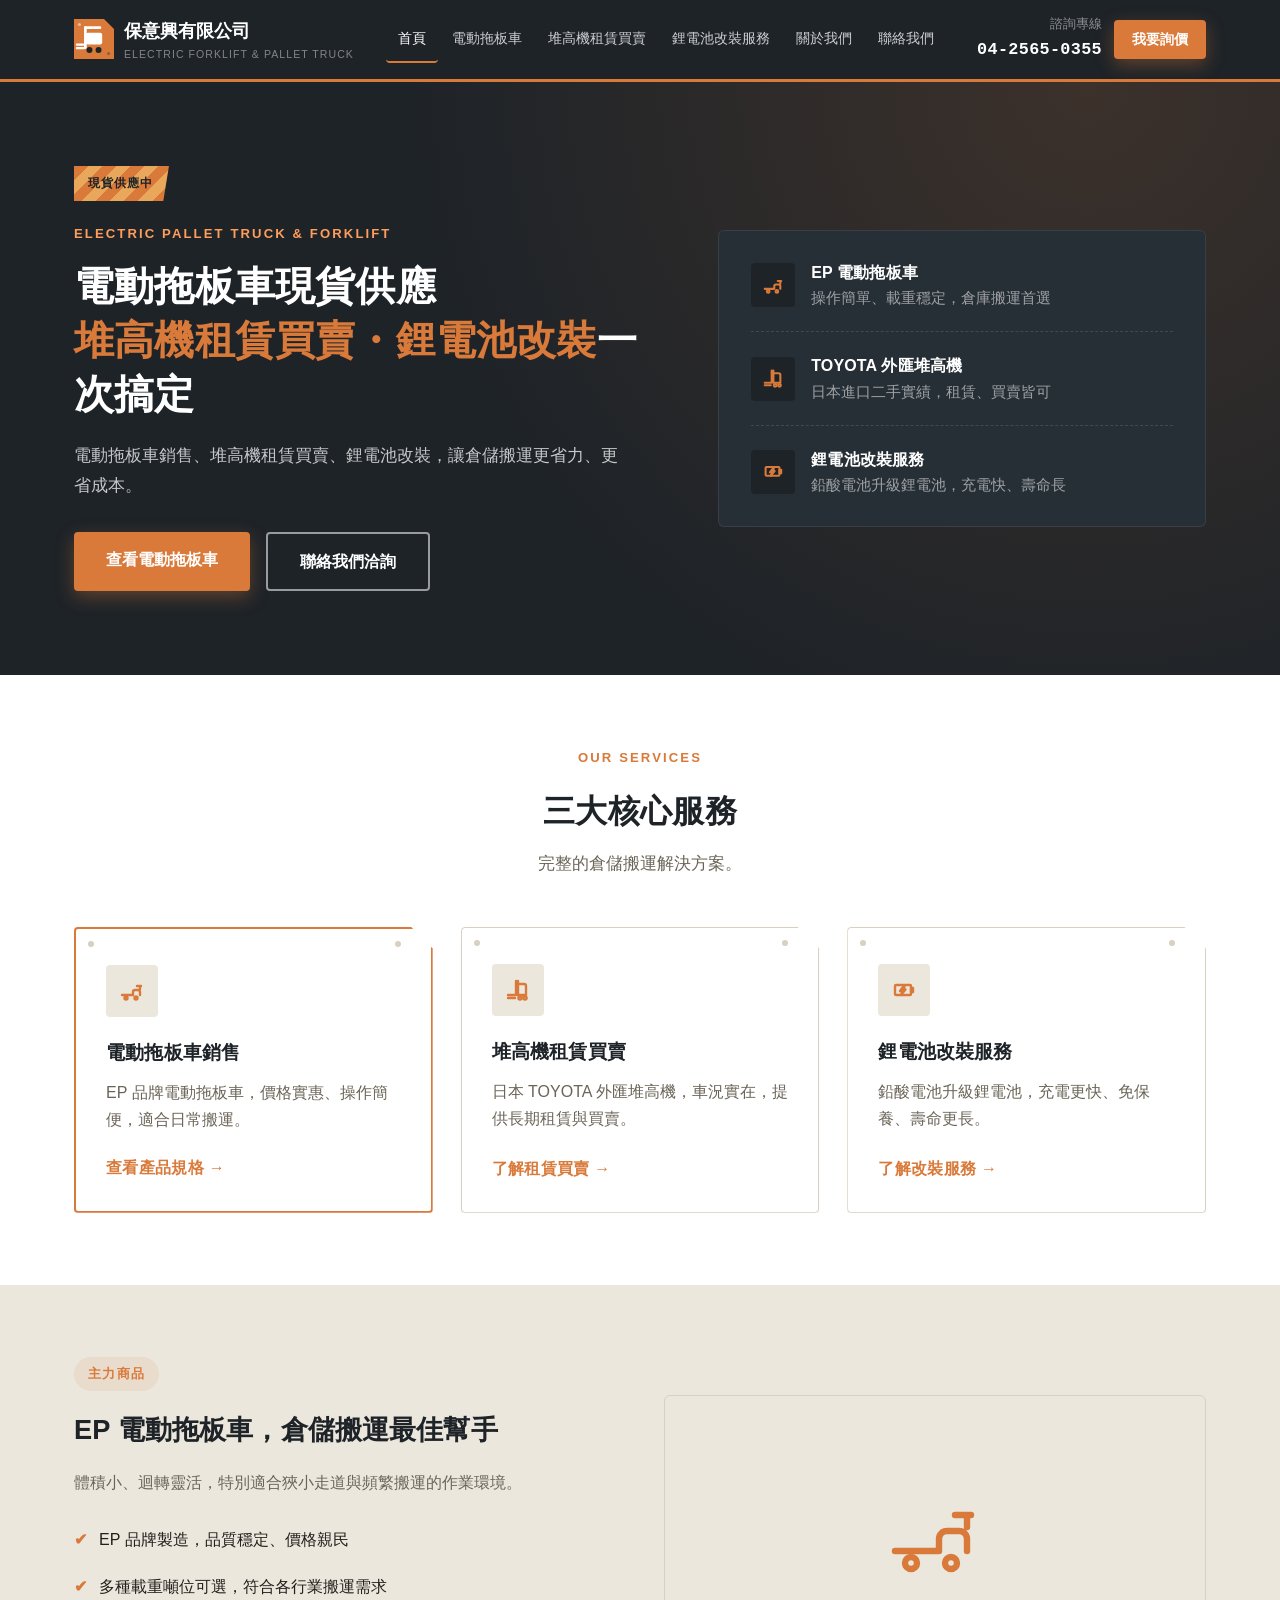
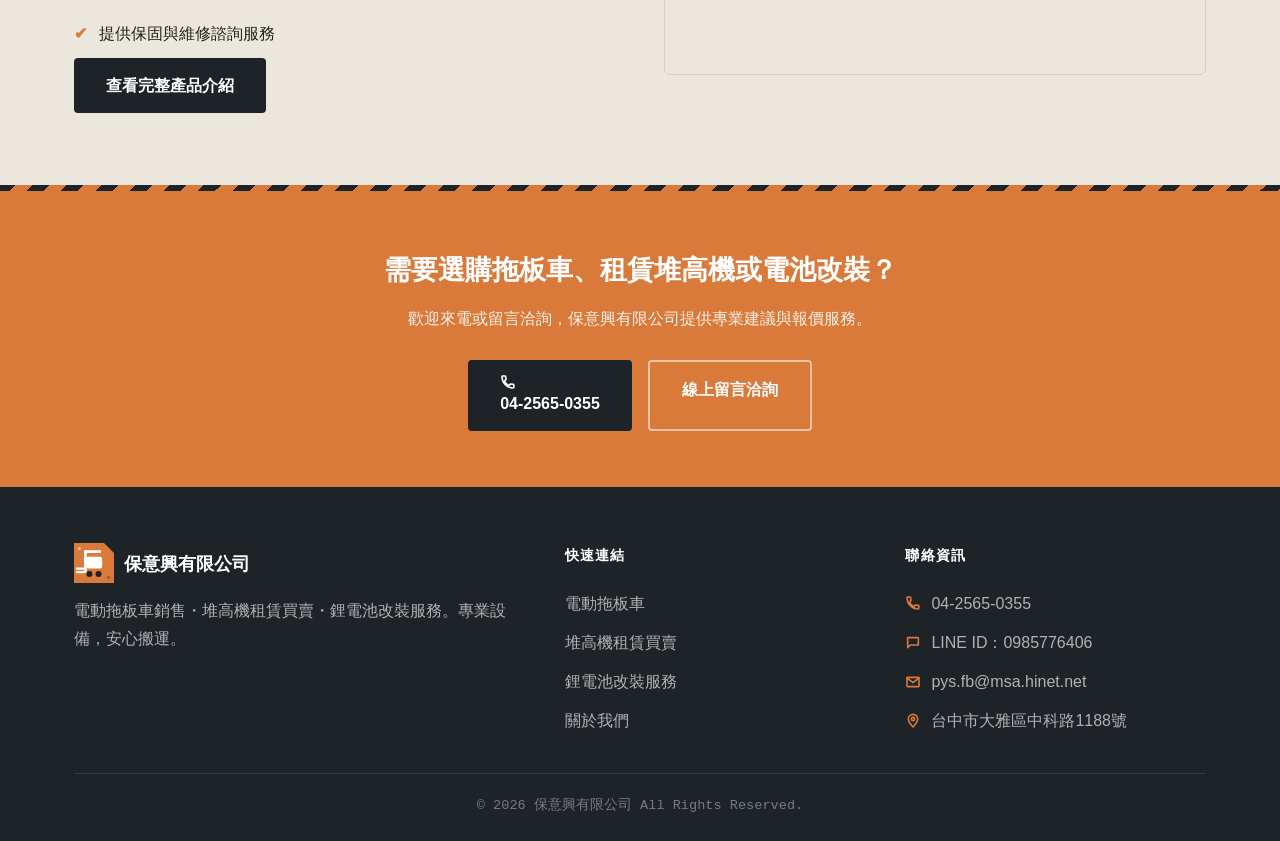
==== commit 7636764d: "修改文字過多問題，新增line" ====
--- a/index.html
+++ b/index.html
@@ -93,7 +93,7 @@
       <span class="stock-badge">現貨供應中</span>
       <span class="eyebrow on-dark">ELECTRIC PALLET TRUCK &amp; FORKLIFT</span>
       <h1>電動拖板車現貨供應<br /><span>堆高機租賃買賣・鋰電池改裝</span>一次搞定</h1>
-      <p>保意興有限公司專營 EP 品牌電動拖板車銷售，並提供日本 TOYOTA 外匯堆高機租賃買賣，以及堆高機鉛酸電池升級鋰電池改裝服務，讓您的倉儲搬運作業更省力、更省成本。</p>
+      <p>電動拖板車銷售、堆高機租賃買賣、鋰電池改裝，讓倉儲搬運更省力、更省成本。</p>
       <div class="hero-actions">
         <a href="products.html" class="btn btn-primary">查看電動拖板車</a>
         <a href="contact.html" class="btn btn-outline">聯絡我們洽詢</a>
@@ -131,25 +131,25 @@
   <div class="container">
     <span class="eyebrow" style="text-align:center;">OUR SERVICES</span>
     <h2 class="section-title">三大核心服務</h2>
-    <p class="section-sub">從搬運設備銷售、堆高機租賃買賣，到電池升級改裝，保意興提供完整的倉儲搬運解決方案。</p>
+    <p class="section-sub">完整的倉儲搬運解決方案。</p>
 
     <div class="services-grid">
       <div class="service-card featured plate">
         <div class="service-icon"><svg class="icon-svg"><use href="#icon-pallet-truck"></use></svg></div>
         <h3>電動拖板車銷售</h3>
-        <p>引進 EP 品牌電動拖板車，價格實惠、操作簡便，適合倉庫、工廠、物流中心日常搬運使用，歡迎詢價選購。</p>
+        <p>EP 品牌電動拖板車，價格實惠、操作簡便，適合日常搬運。</p>
         <a href="products.html" class="link-more">查看產品規格 →</a>
       </div>
       <div class="service-card plate">
         <div class="service-icon"><svg class="icon-svg"><use href="#icon-forklift"></use></svg></div>
         <h3>堆高機租賃買賣</h3>
-        <p>主要來源為日本 TOYOTA 外匯堆高機，車況實在、經濟實惠，提供 1 個月以上長期租賃與買賣服務，滿足工廠、倉儲長期使用需求。</p>
+        <p>日本 TOYOTA 外匯堆高機，車況實在，提供長期租賃與買賣。</p>
         <a href="forklift.html" class="link-more">了解租賃買賣 →</a>
       </div>
       <div class="service-card plate">
         <div class="service-icon"><svg class="icon-svg"><use href="#icon-battery"></use></svg></div>
         <h3>鋰電池改裝服務</h3>
-        <p>將堆高機原廠鉛酸電池升級改裝為鋰電池，充電時間更短、使用壽命更長、免保養維護，大幅降低長期使用成本。</p>
+        <p>鉛酸電池升級鋰電池，充電更快、免保養、壽命更長。</p>
         <a href="battery.html" class="link-more">了解改裝服務 →</a>
       </div>
     </div>
@@ -161,10 +161,9 @@
     <div class="split-copy">
       <span class="tag">主力商品</span>
       <h2>EP 電動拖板車，倉儲搬運最佳幫手</h2>
-      <p>電動拖板車操作簡單、體積小、迴轉靈活，特別適合狹小走道與頻繁搬運的作業環境。相較人力拖板車，能大幅減少人員負擔並提升作業效率。</p>
+      <p>體積小、迴轉靈活，特別適合狹小走道與頻繁搬運的作業環境。</p>
       <ul class="feature-list">
         <li><span class="check">✔</span> EP 品牌製造，品質穩定、價格親民</li>
-        <li><span class="check">✔</span> 電動驅動，省力好操作，降低搬運人員職災風險</li>
         <li><span class="check">✔</span> 多種載重噸位可選，符合各行業搬運需求</li>
         <li><span class="check">✔</span> 提供保固與維修諮詢服務</li>
       </ul>
@@ -210,6 +209,7 @@
         <h4>聯絡資訊</h4>
         <ul class="footer-contact">
           <li><svg class="icon-svg"><use href="#icon-phone"></use></svg> 04-2565-0355</li>
+          <li><svg class="icon-svg"><use href="#icon-chat"></use></svg> <a href="https://line.me/ti/p/~0985776406" target="_blank" rel="noopener">LINE ID：0985776406</a></li>
           <li><svg class="icon-svg"><use href="#icon-mail"></use></svg> pys.fb@msa.hinet.net</li>
           <li><svg class="icon-svg"><use href="#icon-pin"></use></svg> 台中市大雅區中科路1188號</li>
         </ul>
--- a/css/style.css
+++ b/css/style.css
@@ -525,7 +525,7 @@
   flex-grow: 1;
 }
 
-.service-card .link-more {
+.link-more {
   color: var(--orange);
   font-weight: 700;
   font-family: var(--font-display);
@@ -929,6 +929,16 @@
   font-size: 0.72rem;
   color: rgba(255, 255, 255, 0.5);
   margin-bottom: 3px;
+}
+
+.contact-info-card .line-qr {
+  width: 64px;
+  height: 64px;
+  margin-left: auto;
+  flex-shrink: 0;
+  background: var(--white);
+  border-radius: 4px;
+  padding: 4px;
 }
 
 .contact-form {
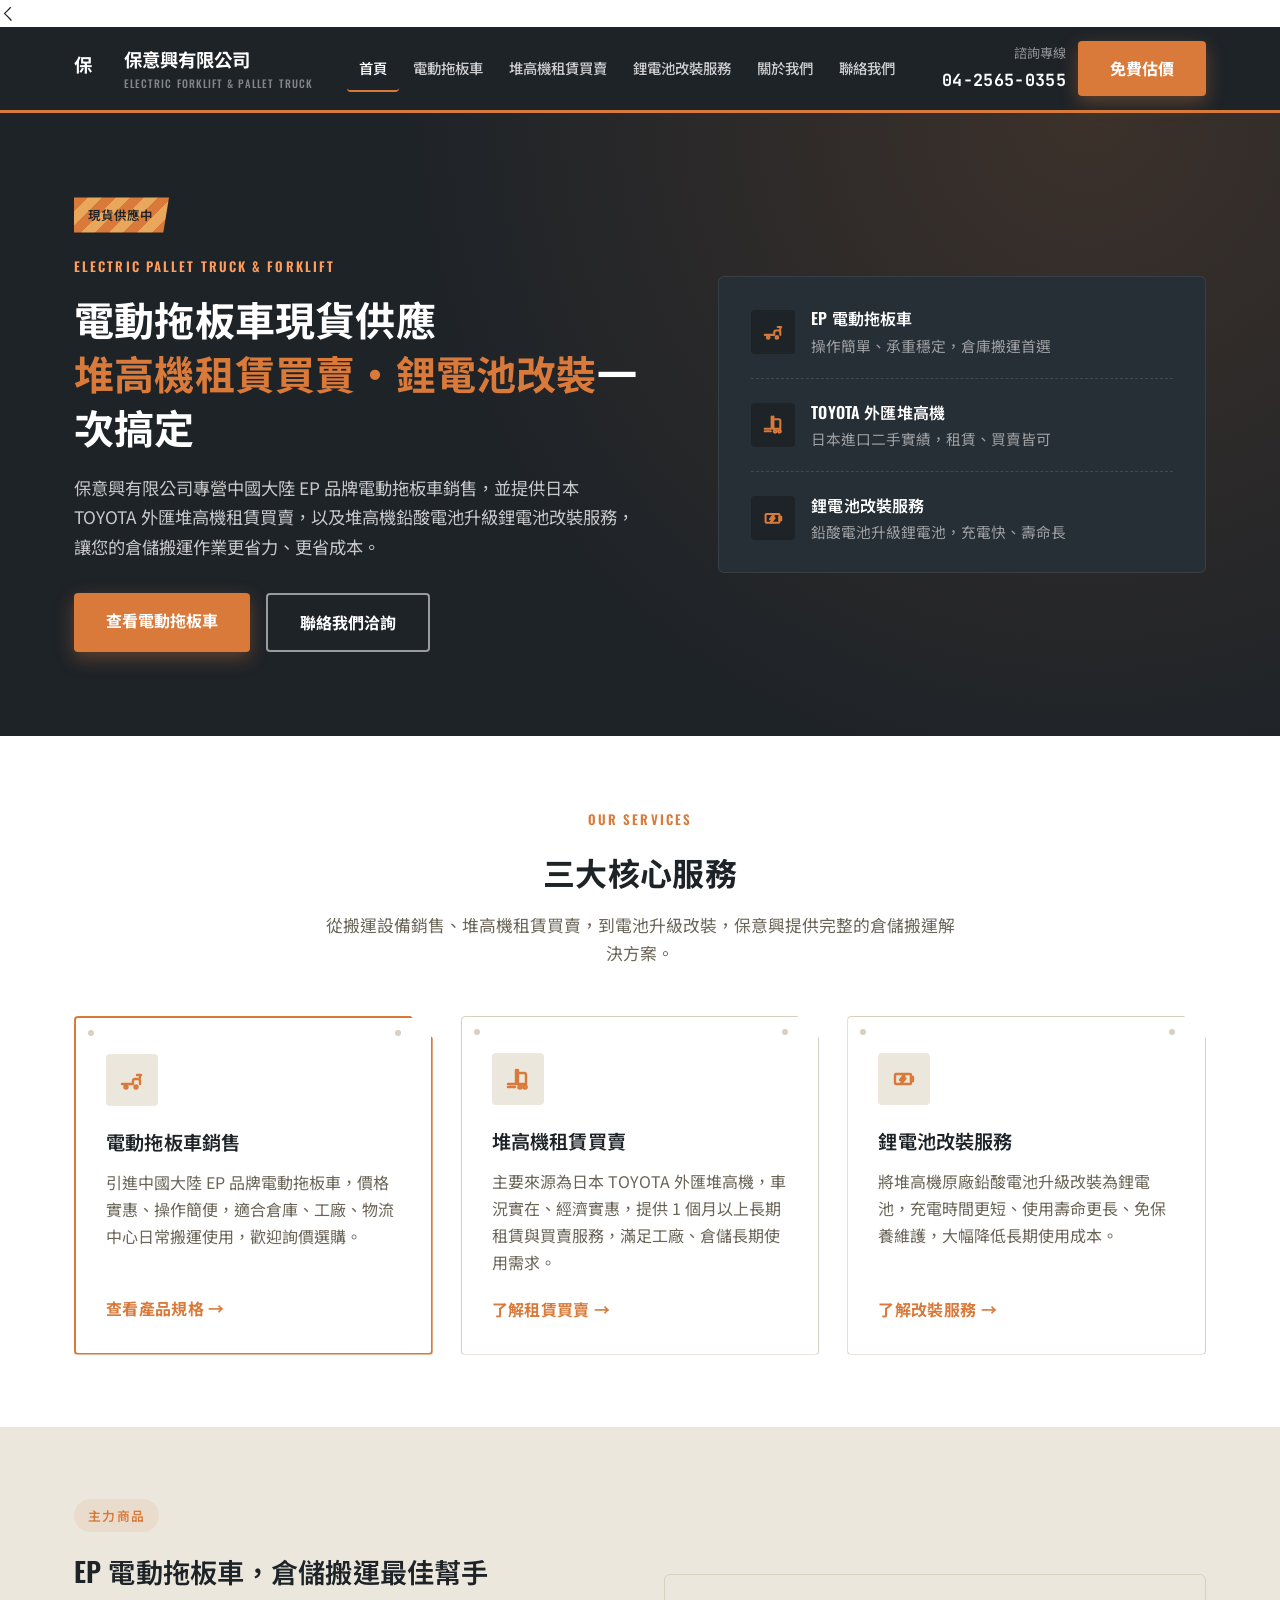
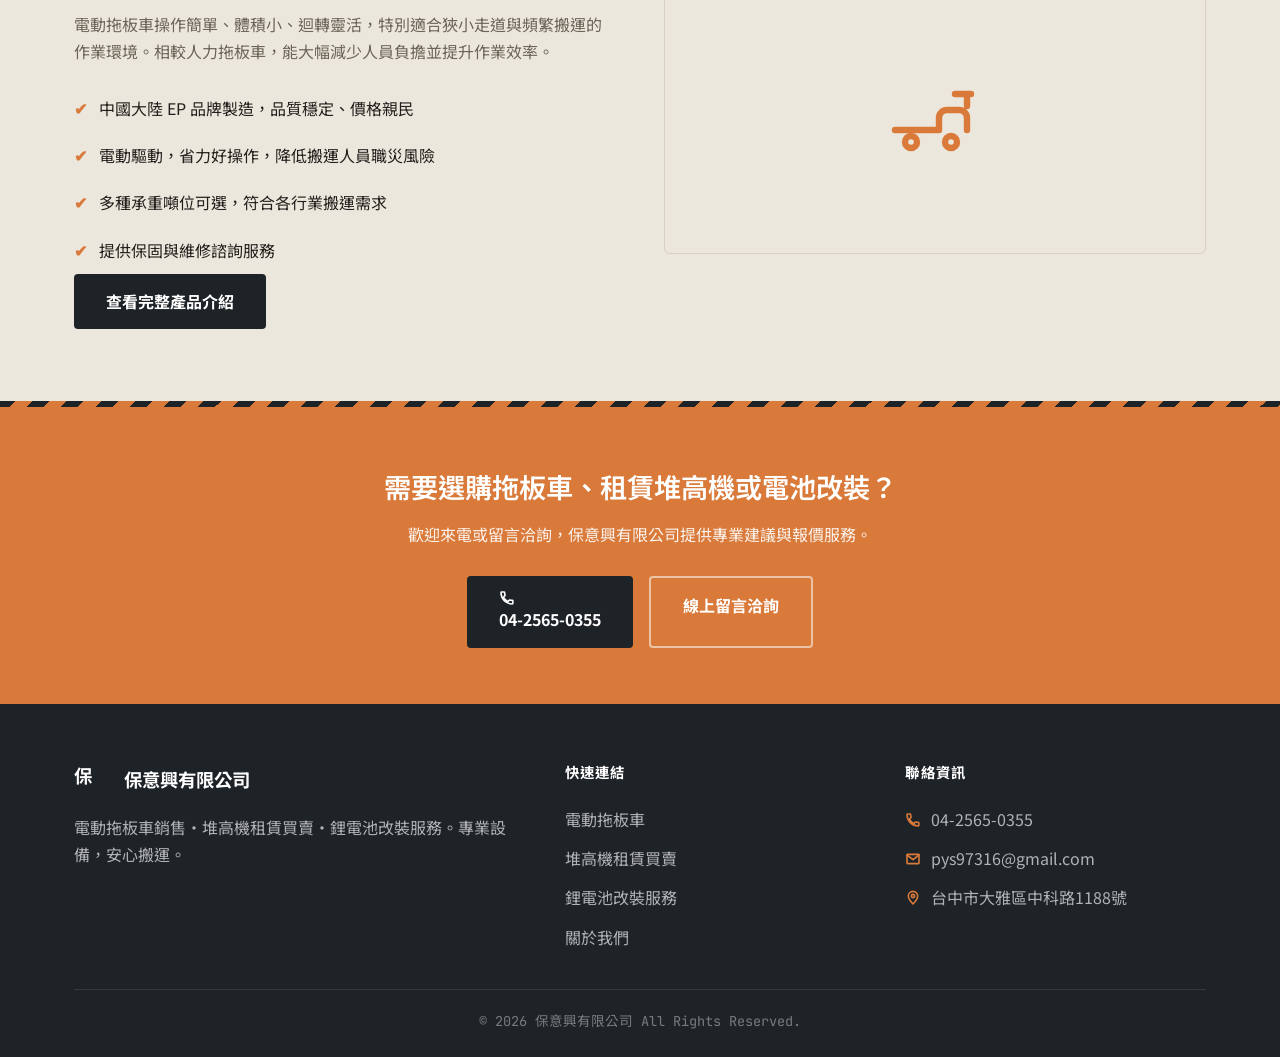
==== commit 0e8da722: "email更新" ====
--- a/index.html
+++ b/index.html
@@ -1,45 +1,12 @@
-<!DOCTYPE html>
+ㄑ<!DOCTYPE html>
 <html lang="zh-Hant">
 <head>
 <meta charset="UTF-8" />
 <meta name="viewport" content="width=device-width, initial-scale=1.0" />
-<meta http-equiv="Content-Security-Policy" content="default-src 'self'; script-src 'self'; style-src 'self' 'unsafe-inline' https://fonts.googleapis.com; font-src 'self' https://fonts.gstatic.com; img-src 'self' data:; frame-src https://www.google.com; connect-src 'self'; object-src 'none'; base-uri 'self'; form-action 'self'; upgrade-insecure-requests;" />
-<meta name="referrer" content="strict-origin-when-cross-origin" />
 <title>保意興有限公司｜電動拖板車銷售・堆高機租賃買賣・鋰電池改裝</title>
 <meta name="description" content="保意興有限公司專營電動拖板車銷售、日本TOYOTA外匯堆高機租賃買賣、堆高機鉛酸電池升級鋰電池改裝服務。台中大雅在地經營，服務全台。" />
-<link rel="canonical" href="https://todm2323.github.io/pys-website/" />
-<meta property="og:type" content="website" />
-<meta property="og:site_name" content="保意興有限公司" />
-<meta property="og:locale" content="zh_TW" />
-<meta property="og:url" content="https://todm2323.github.io/pys-website/" />
-<meta property="og:title" content="保意興有限公司｜電動拖板車銷售・堆高機租賃買賣・鋰電池改裝" />
-<meta property="og:description" content="保意興有限公司專營電動拖板車銷售、日本TOYOTA外匯堆高機租賃買賣、堆高機鉛酸電池升級鋰電池改裝服務。台中大雅在地經營，服務全台。" />
-<meta property="og:image" content="https://todm2323.github.io/pys-website/images/og-image.png" />
-<script type="application/ld+json">
-{
-  "@context": "https://schema.org",
-  "@type": "LocalBusiness",
-  "name": "保意興有限公司",
-  "image": "https://todm2323.github.io/pys-website/images/og-image.png",
-  "telephone": "+886-4-2565-0355",
-  "email": "pys.fb@msa.hinet.net",
-  "address": {
-    "@type": "PostalAddress",
-    "streetAddress": "中科路1188號",
-    "addressLocality": "大雅區",
-    "addressRegion": "台中市",
-    "addressCountry": "TW"
-  },
-  "url": "https://todm2323.github.io/pys-website/",
-  "openingHours": "Mo-Sa 08:00-18:00"
-}
-</script>
 <link rel="preconnect" href="https://fonts.googleapis.com">
-<link rel="preconnect" href="https://fonts.gstatic.com" crossorigin>
 <link href="https://fonts.googleapis.com/css2?family=Oswald:wght@500;600;700&family=JetBrains+Mono:wght@500;700&family=Noto+Sans+TC:wght@400;500;700;800;900&display=swap" rel="stylesheet">
-<link rel="icon" type="image/svg+xml" href="favicon.svg" />
-<link rel="icon" type="image/png" href="favicon.png" />
-<link rel="apple-touch-icon" href="apple-touch-icon.png" />
 <link rel="stylesheet" href="css/style.css" />
 </head>
 <body>
@@ -65,7 +32,7 @@
 <header class="site-header">
   <div class="header-inner">
     <a href="index.html" class="brand">
-      <img src="logo.svg" alt="保意興有限公司" class="brand-mark" />
+      <span class="brand-mark">保</span>
       <span class="brand-text">保意興有限公司<small>ELECTRIC FORKLIFT &amp; PALLET TRUCK</small></span>
     </a>
     <nav class="main-nav">
@@ -81,8 +48,8 @@
         <span>諮詢專線</span>
         <strong>04-2565-0355</strong>
       </div>
-      <a href="contact.html" class="btn btn-primary btn-sm">我要詢價</a>
-      <button class="nav-toggle" aria-label="開啟選單" aria-expanded="false"><span></span><span></span><span></span></button>
+      <a href="contact.html" class="btn btn-primary">免費估價</a>
+      <button class="nav-toggle" aria-label="開啟選單"><span></span><span></span><span></span></button>
     </div>
   </div>
 </header>
@@ -93,7 +60,7 @@
       <span class="stock-badge">現貨供應中</span>
       <span class="eyebrow on-dark">ELECTRIC PALLET TRUCK &amp; FORKLIFT</span>
       <h1>電動拖板車現貨供應<br /><span>堆高機租賃買賣・鋰電池改裝</span>一次搞定</h1>
-      <p>電動拖板車銷售、堆高機租賃買賣、鋰電池改裝，讓倉儲搬運更省力、更省成本。</p>
+      <p>保意興有限公司專營中國大陸 EP 品牌電動拖板車銷售，並提供日本 TOYOTA 外匯堆高機租賃買賣，以及堆高機鉛酸電池升級鋰電池改裝服務，讓您的倉儲搬運作業更省力、更省成本。</p>
       <div class="hero-actions">
         <a href="products.html" class="btn btn-primary">查看電動拖板車</a>
         <a href="contact.html" class="btn btn-outline">聯絡我們洽詢</a>
@@ -105,7 +72,7 @@
           <span class="icon"><svg class="icon-svg"><use href="#icon-pallet-truck"></use></svg></span>
           <div>
             <strong>EP 電動拖板車</strong>
-            <p>操作簡單、載重穩定，倉庫搬運首選</p>
+            <p>操作簡單、承重穩定，倉庫搬運首選</p>
           </div>
         </li>
         <li>
@@ -131,25 +98,25 @@
   <div class="container">
     <span class="eyebrow" style="text-align:center;">OUR SERVICES</span>
     <h2 class="section-title">三大核心服務</h2>
-    <p class="section-sub">完整的倉儲搬運解決方案。</p>
+    <p class="section-sub">從搬運設備銷售、堆高機租賃買賣，到電池升級改裝，保意興提供完整的倉儲搬運解決方案。</p>
 
     <div class="services-grid">
       <div class="service-card featured plate">
         <div class="service-icon"><svg class="icon-svg"><use href="#icon-pallet-truck"></use></svg></div>
         <h3>電動拖板車銷售</h3>
-        <p>EP 品牌電動拖板車，價格實惠、操作簡便，適合日常搬運。</p>
+        <p>引進中國大陸 EP 品牌電動拖板車，價格實惠、操作簡便，適合倉庫、工廠、物流中心日常搬運使用，歡迎詢價選購。</p>
         <a href="products.html" class="link-more">查看產品規格 →</a>
       </div>
       <div class="service-card plate">
         <div class="service-icon"><svg class="icon-svg"><use href="#icon-forklift"></use></svg></div>
         <h3>堆高機租賃買賣</h3>
-        <p>日本 TOYOTA 外匯堆高機，車況實在，提供長期租賃與買賣。</p>
+        <p>主要來源為日本 TOYOTA 外匯堆高機，車況實在、經濟實惠，提供 1 個月以上長期租賃與買賣服務，滿足工廠、倉儲長期使用需求。</p>
         <a href="forklift.html" class="link-more">了解租賃買賣 →</a>
       </div>
       <div class="service-card plate">
         <div class="service-icon"><svg class="icon-svg"><use href="#icon-battery"></use></svg></div>
         <h3>鋰電池改裝服務</h3>
-        <p>鉛酸電池升級鋰電池，充電更快、免保養、壽命更長。</p>
+        <p>將堆高機原廠鉛酸電池升級改裝為鋰電池，充電時間更短、使用壽命更長、免保養維護，大幅降低長期使用成本。</p>
         <a href="battery.html" class="link-more">了解改裝服務 →</a>
       </div>
     </div>
@@ -161,10 +128,11 @@
     <div class="split-copy">
       <span class="tag">主力商品</span>
       <h2>EP 電動拖板車，倉儲搬運最佳幫手</h2>
-      <p>體積小、迴轉靈活，特別適合狹小走道與頻繁搬運的作業環境。</p>
+      <p>電動拖板車操作簡單、體積小、迴轉靈活，特別適合狹小走道與頻繁搬運的作業環境。相較人力拖板車，能大幅減少人員負擔並提升作業效率。</p>
       <ul class="feature-list">
-        <li><span class="check">✔</span> EP 品牌製造，品質穩定、價格親民</li>
-        <li><span class="check">✔</span> 多種載重噸位可選，符合各行業搬運需求</li>
+        <li><span class="check">✔</span> 中國大陸 EP 品牌製造，品質穩定、價格親民</li>
+        <li><span class="check">✔</span> 電動驅動，省力好操作，降低搬運人員職災風險</li>
+        <li><span class="check">✔</span> 多種承重噸位可選，符合各行業搬運需求</li>
         <li><span class="check">✔</span> 提供保固與維修諮詢服務</li>
       </ul>
       <a href="products.html" class="btn btn-dark">查看完整產品介紹</a>
@@ -191,7 +159,7 @@
     <div class="footer-grid">
       <div class="footer-brand">
         <a href="index.html" class="brand">
-          <img src="logo.svg" alt="保意興有限公司" class="brand-mark" />
+          <span class="brand-mark">保</span>
           <span class="brand-text">保意興有限公司</span>
         </a>
         <p>電動拖板車銷售・堆高機租賃買賣・鋰電池改裝服務。專業設備，安心搬運。</p>
@@ -209,8 +177,7 @@
         <h4>聯絡資訊</h4>
         <ul class="footer-contact">
           <li><svg class="icon-svg"><use href="#icon-phone"></use></svg> 04-2565-0355</li>
-          <li><svg class="icon-svg"><use href="#icon-chat"></use></svg> <a href="https://line.me/ti/p/~0985776406" target="_blank" rel="noopener">LINE ID：0985776406</a></li>
-          <li><svg class="icon-svg"><use href="#icon-mail"></use></svg> pys.fb@msa.hinet.net</li>
+          <li><svg class="icon-svg"><use href="#icon-mail"></use></svg> pys97316@gmail.com </li>
           <li><svg class="icon-svg"><use href="#icon-pin"></use></svg> 台中市大雅區中科路1188號</li>
         </ul>
       </div>
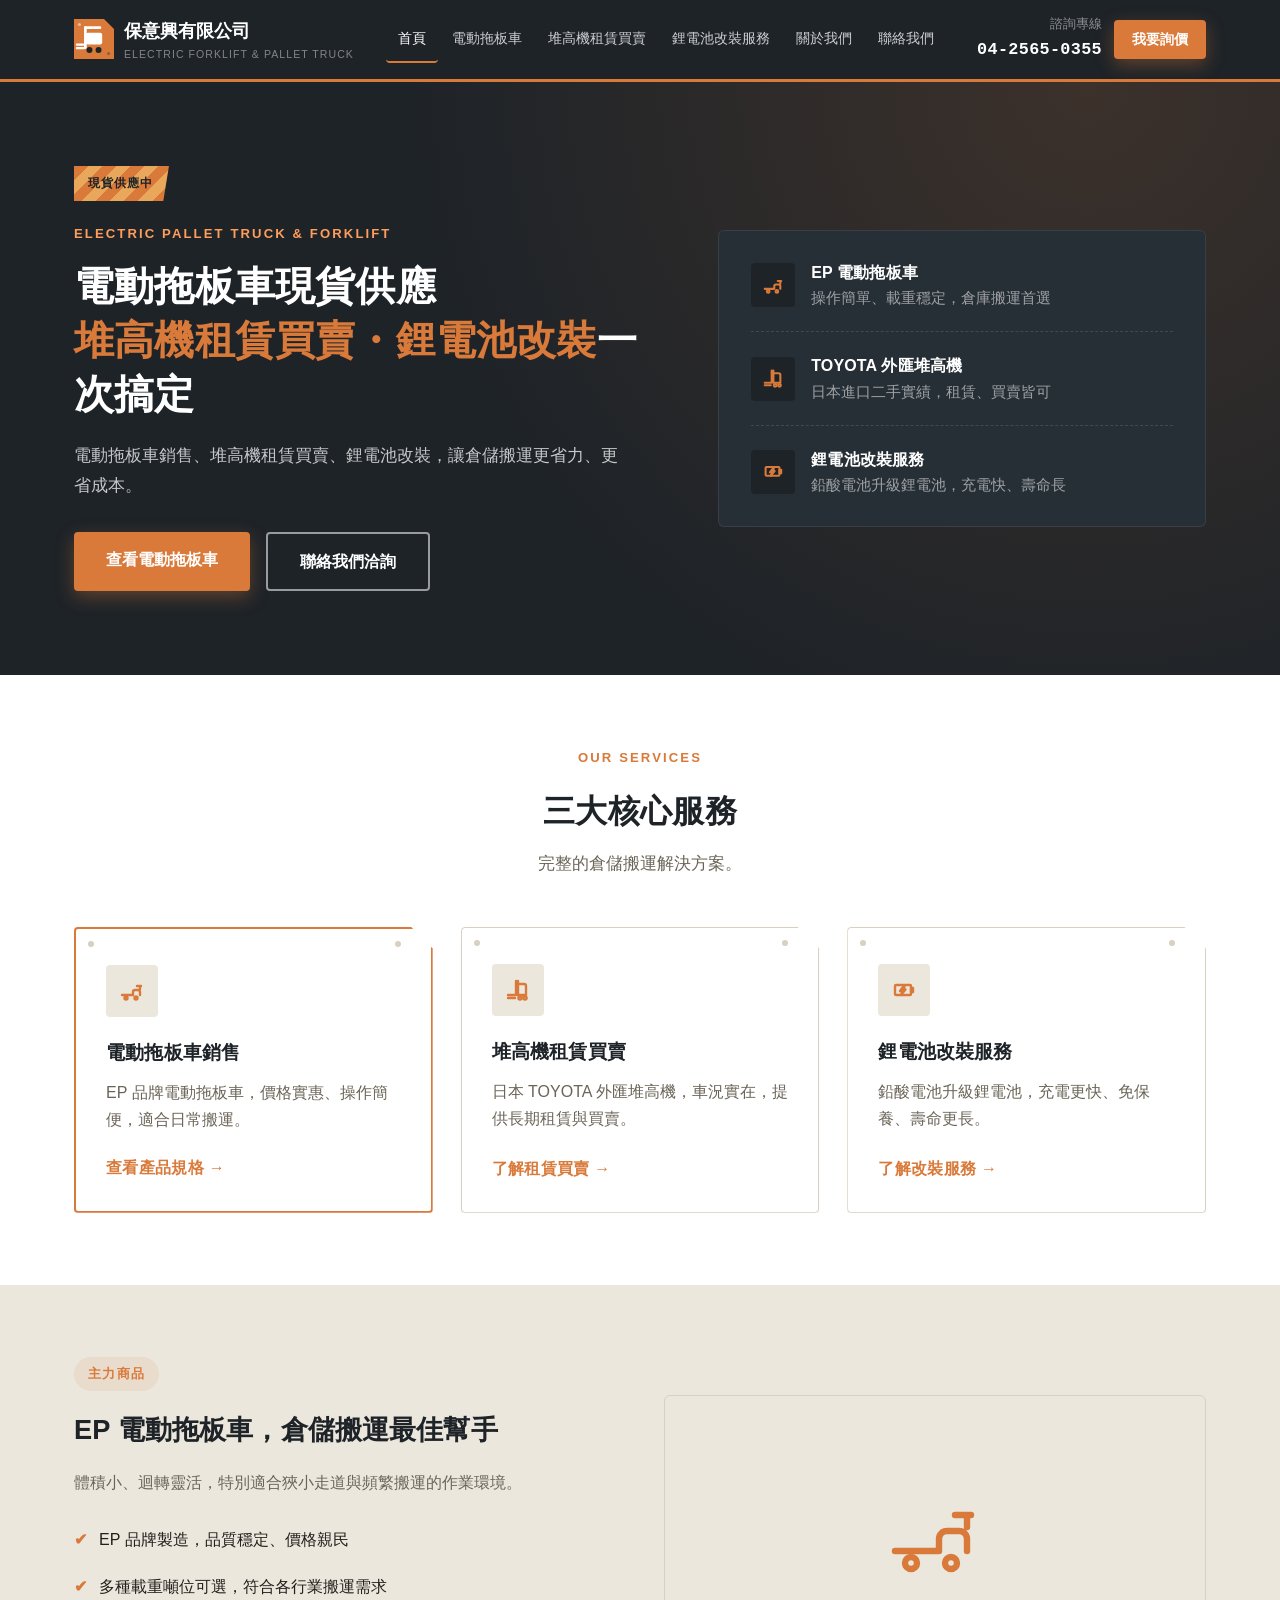
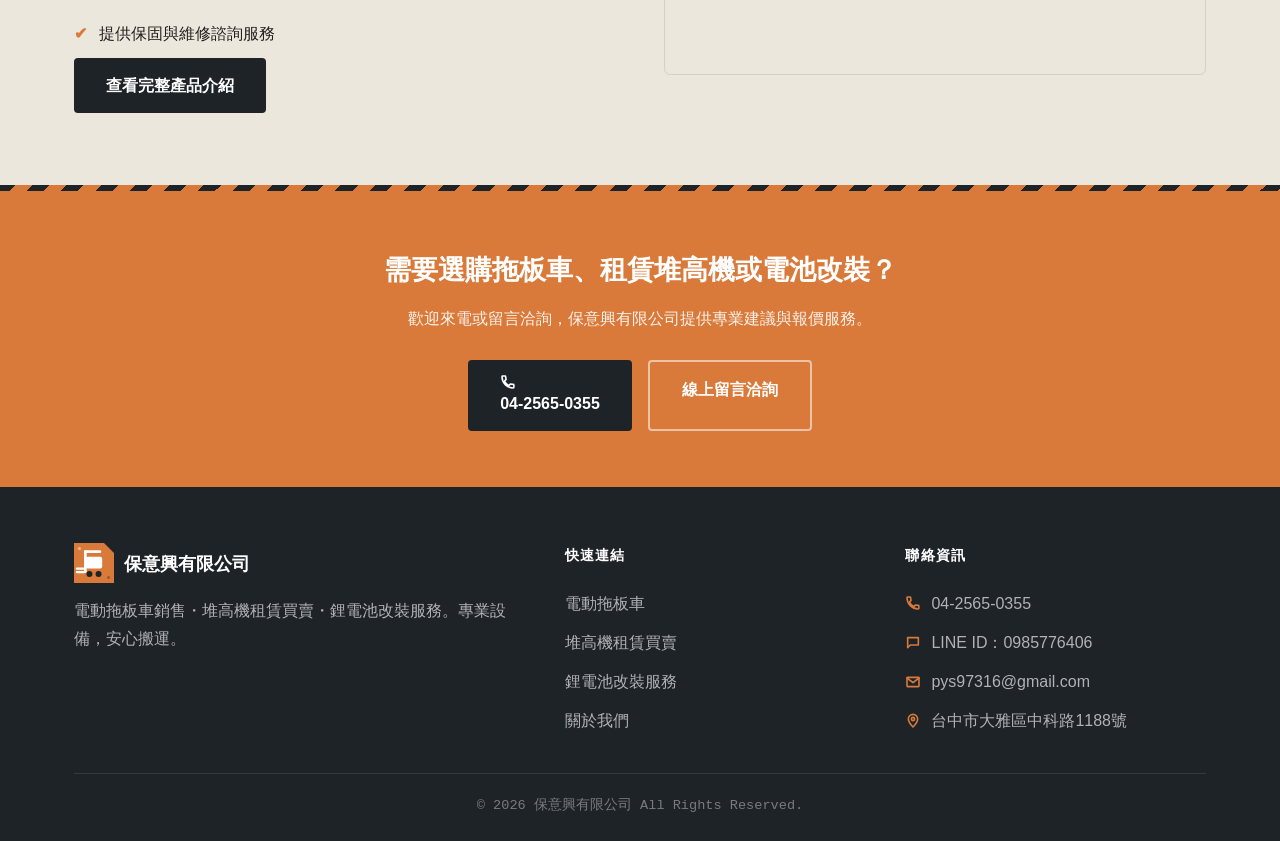
==== commit 8bff7528: "Fix index.html accidental revert and trim trailing space in new email index.html got overwritten wit" ====
--- a/index.html
+++ b/index.html
@@ -1,12 +1,45 @@
-ㄑ<!DOCTYPE html>
+<!DOCTYPE html>
 <html lang="zh-Hant">
 <head>
 <meta charset="UTF-8" />
 <meta name="viewport" content="width=device-width, initial-scale=1.0" />
+<meta http-equiv="Content-Security-Policy" content="default-src 'self'; script-src 'self'; style-src 'self' 'unsafe-inline' https://fonts.googleapis.com; font-src 'self' https://fonts.gstatic.com; img-src 'self' data:; frame-src https://www.google.com; connect-src 'self'; object-src 'none'; base-uri 'self'; form-action 'self'; upgrade-insecure-requests;" />
+<meta name="referrer" content="strict-origin-when-cross-origin" />
 <title>保意興有限公司｜電動拖板車銷售・堆高機租賃買賣・鋰電池改裝</title>
 <meta name="description" content="保意興有限公司專營電動拖板車銷售、日本TOYOTA外匯堆高機租賃買賣、堆高機鉛酸電池升級鋰電池改裝服務。台中大雅在地經營，服務全台。" />
+<link rel="canonical" href="https://todm2323.github.io/pys-website/" />
+<meta property="og:type" content="website" />
+<meta property="og:site_name" content="保意興有限公司" />
+<meta property="og:locale" content="zh_TW" />
+<meta property="og:url" content="https://todm2323.github.io/pys-website/" />
+<meta property="og:title" content="保意興有限公司｜電動拖板車銷售・堆高機租賃買賣・鋰電池改裝" />
+<meta property="og:description" content="保意興有限公司專營電動拖板車銷售、日本TOYOTA外匯堆高機租賃買賣、堆高機鉛酸電池升級鋰電池改裝服務。台中大雅在地經營，服務全台。" />
+<meta property="og:image" content="https://todm2323.github.io/pys-website/images/og-image.png" />
+<script type="application/ld+json">
+{
+  "@context": "https://schema.org",
+  "@type": "LocalBusiness",
+  "name": "保意興有限公司",
+  "image": "https://todm2323.github.io/pys-website/images/og-image.png",
+  "telephone": "+886-4-2565-0355",
+  "email": "pys97316@gmail.com",
+  "address": {
+    "@type": "PostalAddress",
+    "streetAddress": "中科路1188號",
+    "addressLocality": "大雅區",
+    "addressRegion": "台中市",
+    "addressCountry": "TW"
+  },
+  "url": "https://todm2323.github.io/pys-website/",
+  "openingHours": "Mo-Sa 08:00-18:00"
+}
+</script>
 <link rel="preconnect" href="https://fonts.googleapis.com">
+<link rel="preconnect" href="https://fonts.gstatic.com" crossorigin>
 <link href="https://fonts.googleapis.com/css2?family=Oswald:wght@500;600;700&family=JetBrains+Mono:wght@500;700&family=Noto+Sans+TC:wght@400;500;700;800;900&display=swap" rel="stylesheet">
+<link rel="icon" type="image/svg+xml" href="favicon.svg" />
+<link rel="icon" type="image/png" href="favicon.png" />
+<link rel="apple-touch-icon" href="apple-touch-icon.png" />
 <link rel="stylesheet" href="css/style.css" />
 </head>
 <body>
@@ -32,7 +65,7 @@
 <header class="site-header">
   <div class="header-inner">
     <a href="index.html" class="brand">
-      <span class="brand-mark">保</span>
+      <img src="logo.svg" alt="保意興有限公司" class="brand-mark" />
       <span class="brand-text">保意興有限公司<small>ELECTRIC FORKLIFT &amp; PALLET TRUCK</small></span>
     </a>
     <nav class="main-nav">
@@ -48,8 +81,8 @@
         <span>諮詢專線</span>
         <strong>04-2565-0355</strong>
       </div>
-      <a href="contact.html" class="btn btn-primary">免費估價</a>
-      <button class="nav-toggle" aria-label="開啟選單"><span></span><span></span><span></span></button>
+      <a href="contact.html" class="btn btn-primary btn-sm">我要詢價</a>
+      <button class="nav-toggle" aria-label="開啟選單" aria-expanded="false"><span></span><span></span><span></span></button>
     </div>
   </div>
 </header>
@@ -60,7 +93,7 @@
       <span class="stock-badge">現貨供應中</span>
       <span class="eyebrow on-dark">ELECTRIC PALLET TRUCK &amp; FORKLIFT</span>
       <h1>電動拖板車現貨供應<br /><span>堆高機租賃買賣・鋰電池改裝</span>一次搞定</h1>
-      <p>保意興有限公司專營中國大陸 EP 品牌電動拖板車銷售，並提供日本 TOYOTA 外匯堆高機租賃買賣，以及堆高機鉛酸電池升級鋰電池改裝服務，讓您的倉儲搬運作業更省力、更省成本。</p>
+      <p>電動拖板車銷售、堆高機租賃買賣、鋰電池改裝，讓倉儲搬運更省力、更省成本。</p>
       <div class="hero-actions">
         <a href="products.html" class="btn btn-primary">查看電動拖板車</a>
         <a href="contact.html" class="btn btn-outline">聯絡我們洽詢</a>
@@ -72,7 +105,7 @@
           <span class="icon"><svg class="icon-svg"><use href="#icon-pallet-truck"></use></svg></span>
           <div>
             <strong>EP 電動拖板車</strong>
-            <p>操作簡單、承重穩定，倉庫搬運首選</p>
+            <p>操作簡單、載重穩定，倉庫搬運首選</p>
           </div>
         </li>
         <li>
@@ -98,25 +131,25 @@
   <div class="container">
     <span class="eyebrow" style="text-align:center;">OUR SERVICES</span>
     <h2 class="section-title">三大核心服務</h2>
-    <p class="section-sub">從搬運設備銷售、堆高機租賃買賣，到電池升級改裝，保意興提供完整的倉儲搬運解決方案。</p>
+    <p class="section-sub">完整的倉儲搬運解決方案。</p>
 
     <div class="services-grid">
       <div class="service-card featured plate">
         <div class="service-icon"><svg class="icon-svg"><use href="#icon-pallet-truck"></use></svg></div>
         <h3>電動拖板車銷售</h3>
-        <p>引進中國大陸 EP 品牌電動拖板車，價格實惠、操作簡便，適合倉庫、工廠、物流中心日常搬運使用，歡迎詢價選購。</p>
+        <p>EP 品牌電動拖板車，價格實惠、操作簡便，適合日常搬運。</p>
         <a href="products.html" class="link-more">查看產品規格 →</a>
       </div>
       <div class="service-card plate">
         <div class="service-icon"><svg class="icon-svg"><use href="#icon-forklift"></use></svg></div>
         <h3>堆高機租賃買賣</h3>
-        <p>主要來源為日本 TOYOTA 外匯堆高機，車況實在、經濟實惠，提供 1 個月以上長期租賃與買賣服務，滿足工廠、倉儲長期使用需求。</p>
+        <p>日本 TOYOTA 外匯堆高機，車況實在，提供長期租賃與買賣。</p>
         <a href="forklift.html" class="link-more">了解租賃買賣 →</a>
       </div>
       <div class="service-card plate">
         <div class="service-icon"><svg class="icon-svg"><use href="#icon-battery"></use></svg></div>
         <h3>鋰電池改裝服務</h3>
-        <p>將堆高機原廠鉛酸電池升級改裝為鋰電池，充電時間更短、使用壽命更長、免保養維護，大幅降低長期使用成本。</p>
+        <p>鉛酸電池升級鋰電池，充電更快、免保養、壽命更長。</p>
         <a href="battery.html" class="link-more">了解改裝服務 →</a>
       </div>
     </div>
@@ -128,11 +161,10 @@
     <div class="split-copy">
       <span class="tag">主力商品</span>
       <h2>EP 電動拖板車，倉儲搬運最佳幫手</h2>
-      <p>電動拖板車操作簡單、體積小、迴轉靈活，特別適合狹小走道與頻繁搬運的作業環境。相較人力拖板車，能大幅減少人員負擔並提升作業效率。</p>
+      <p>體積小、迴轉靈活，特別適合狹小走道與頻繁搬運的作業環境。</p>
       <ul class="feature-list">
-        <li><span class="check">✔</span> 中國大陸 EP 品牌製造，品質穩定、價格親民</li>
-        <li><span class="check">✔</span> 電動驅動，省力好操作，降低搬運人員職災風險</li>
-        <li><span class="check">✔</span> 多種承重噸位可選，符合各行業搬運需求</li>
+        <li><span class="check">✔</span> EP 品牌製造，品質穩定、價格親民</li>
+        <li><span class="check">✔</span> 多種載重噸位可選，符合各行業搬運需求</li>
         <li><span class="check">✔</span> 提供保固與維修諮詢服務</li>
       </ul>
       <a href="products.html" class="btn btn-dark">查看完整產品介紹</a>
@@ -159,7 +191,7 @@
     <div class="footer-grid">
       <div class="footer-brand">
         <a href="index.html" class="brand">
-          <span class="brand-mark">保</span>
+          <img src="logo.svg" alt="保意興有限公司" class="brand-mark" />
           <span class="brand-text">保意興有限公司</span>
         </a>
         <p>電動拖板車銷售・堆高機租賃買賣・鋰電池改裝服務。專業設備，安心搬運。</p>
@@ -177,7 +209,8 @@
         <h4>聯絡資訊</h4>
         <ul class="footer-contact">
           <li><svg class="icon-svg"><use href="#icon-phone"></use></svg> 04-2565-0355</li>
-          <li><svg class="icon-svg"><use href="#icon-mail"></use></svg> pys97316@gmail.com </li>
+          <li><svg class="icon-svg"><use href="#icon-chat"></use></svg> <a href="https://line.me/ti/p/~0985776406" target="_blank" rel="noopener">LINE ID：0985776406</a></li>
+          <li><svg class="icon-svg"><use href="#icon-mail"></use></svg> pys97316@gmail.com</li>
           <li><svg class="icon-svg"><use href="#icon-pin"></use></svg> 台中市大雅區中科路1188號</li>
         </ul>
       </div>
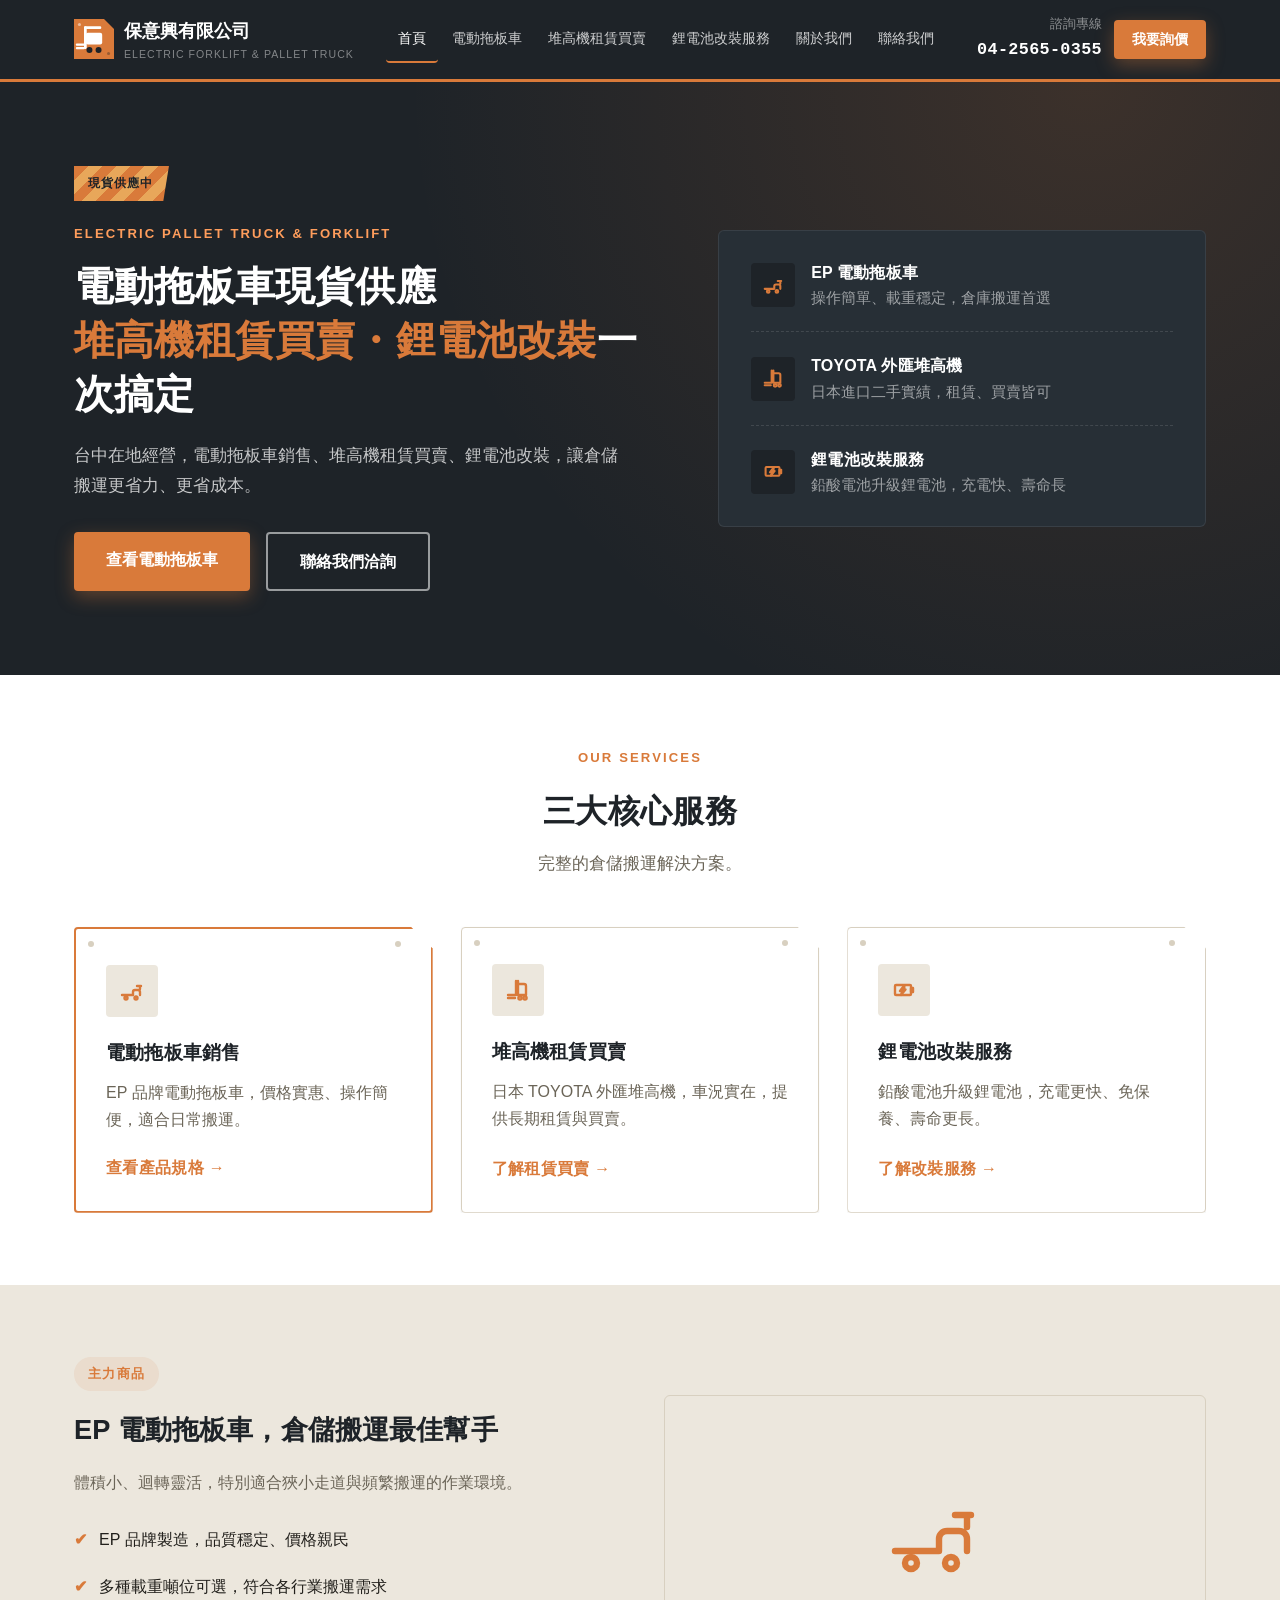
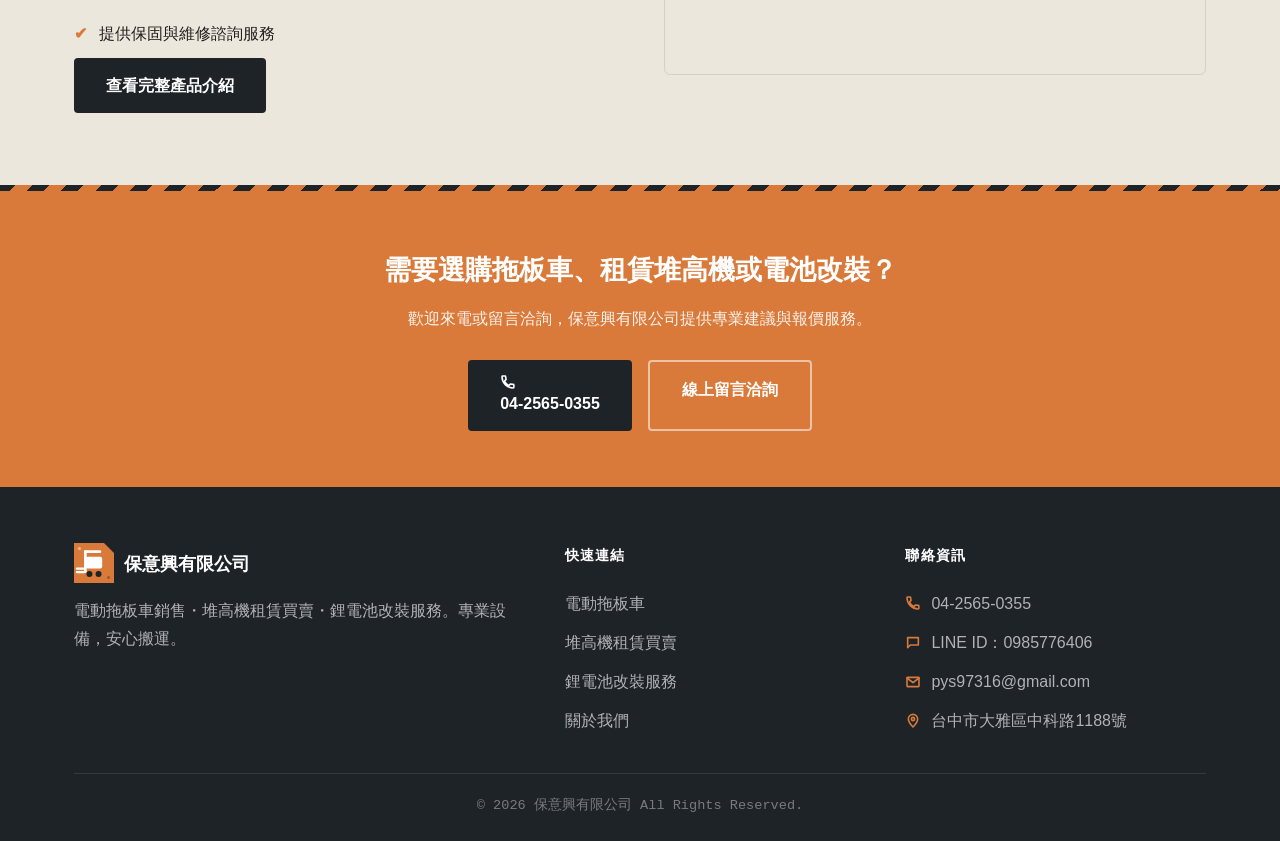
==== commit d8b556fa: "google驗證擁有權" ====
--- a/index.html
+++ b/index.html
@@ -1,26 +1,28 @@
 <!DOCTYPE html>
 <html lang="zh-Hant">
 <head>
+<meta name="google-site-verification" content="XOrDMGwQVGyaHdICY_Wx7u1HgfJrRdAmol2mAVmuIQo" />
+<meta name="google-site-verification" content="royqw1aq-WXIINNRuoOd6pe6_1b2Aa-3CMiZQy1tOZA" />
 <meta charset="UTF-8" />
 <meta name="viewport" content="width=device-width, initial-scale=1.0" />
 <meta http-equiv="Content-Security-Policy" content="default-src 'self'; script-src 'self'; style-src 'self' 'unsafe-inline' https://fonts.googleapis.com; font-src 'self' https://fonts.gstatic.com; img-src 'self' data:; frame-src https://www.google.com; connect-src 'self'; object-src 'none'; base-uri 'self'; form-action 'self'; upgrade-insecure-requests;" />
 <meta name="referrer" content="strict-origin-when-cross-origin" />
-<title>保意興有限公司｜電動拖板車銷售・堆高機租賃買賣・鋰電池改裝</title>
+<title>保意興有限公司｜台中電動拖板車銷售・堆高機租賃買賣・鋰電池改裝</title>
 <meta name="description" content="保意興有限公司專營電動拖板車銷售、日本TOYOTA外匯堆高機租賃買賣、堆高機鉛酸電池升級鋰電池改裝服務。台中大雅在地經營，服務全台。" />
-<link rel="canonical" href="https://todm2323.github.io/pys-website/" />
+<link rel="canonical" href="https://pysforklift.com.tw/" />
 <meta property="og:type" content="website" />
 <meta property="og:site_name" content="保意興有限公司" />
 <meta property="og:locale" content="zh_TW" />
-<meta property="og:url" content="https://todm2323.github.io/pys-website/" />
-<meta property="og:title" content="保意興有限公司｜電動拖板車銷售・堆高機租賃買賣・鋰電池改裝" />
+<meta property="og:url" content="https://pysforklift.com.tw/" />
+<meta property="og:title" content="保意興有限公司｜台中電動拖板車銷售・堆高機租賃買賣・鋰電池改裝" />
 <meta property="og:description" content="保意興有限公司專營電動拖板車銷售、日本TOYOTA外匯堆高機租賃買賣、堆高機鉛酸電池升級鋰電池改裝服務。台中大雅在地經營，服務全台。" />
-<meta property="og:image" content="https://todm2323.github.io/pys-website/images/og-image.png" />
+<meta property="og:image" content="https://pysforklift.com.tw/images/og-image.png" />
 <script type="application/ld+json">
 {
   "@context": "https://schema.org",
   "@type": "LocalBusiness",
   "name": "保意興有限公司",
-  "image": "https://todm2323.github.io/pys-website/images/og-image.png",
+  "image": "https://pysforklift.com.tw/images/og-image.png",
   "telephone": "+886-4-2565-0355",
   "email": "pys97316@gmail.com",
   "address": {
@@ -30,7 +32,7 @@
     "addressRegion": "台中市",
     "addressCountry": "TW"
   },
-  "url": "https://todm2323.github.io/pys-website/",
+  "url": "https://pysforklift.com.tw/",
   "openingHours": "Mo-Sa 08:00-18:00"
 }
 </script>
@@ -93,7 +95,7 @@
       <span class="stock-badge">現貨供應中</span>
       <span class="eyebrow on-dark">ELECTRIC PALLET TRUCK &amp; FORKLIFT</span>
       <h1>電動拖板車現貨供應<br /><span>堆高機租賃買賣・鋰電池改裝</span>一次搞定</h1>
-      <p>電動拖板車銷售、堆高機租賃買賣、鋰電池改裝，讓倉儲搬運更省力、更省成本。</p>
+      <p>台中在地經營，電動拖板車銷售、堆高機租賃買賣、鋰電池改裝，讓倉儲搬運更省力、更省成本。</p>
       <div class="hero-actions">
         <a href="products.html" class="btn btn-primary">查看電動拖板車</a>
         <a href="contact.html" class="btn btn-outline">聯絡我們洽詢</a>
